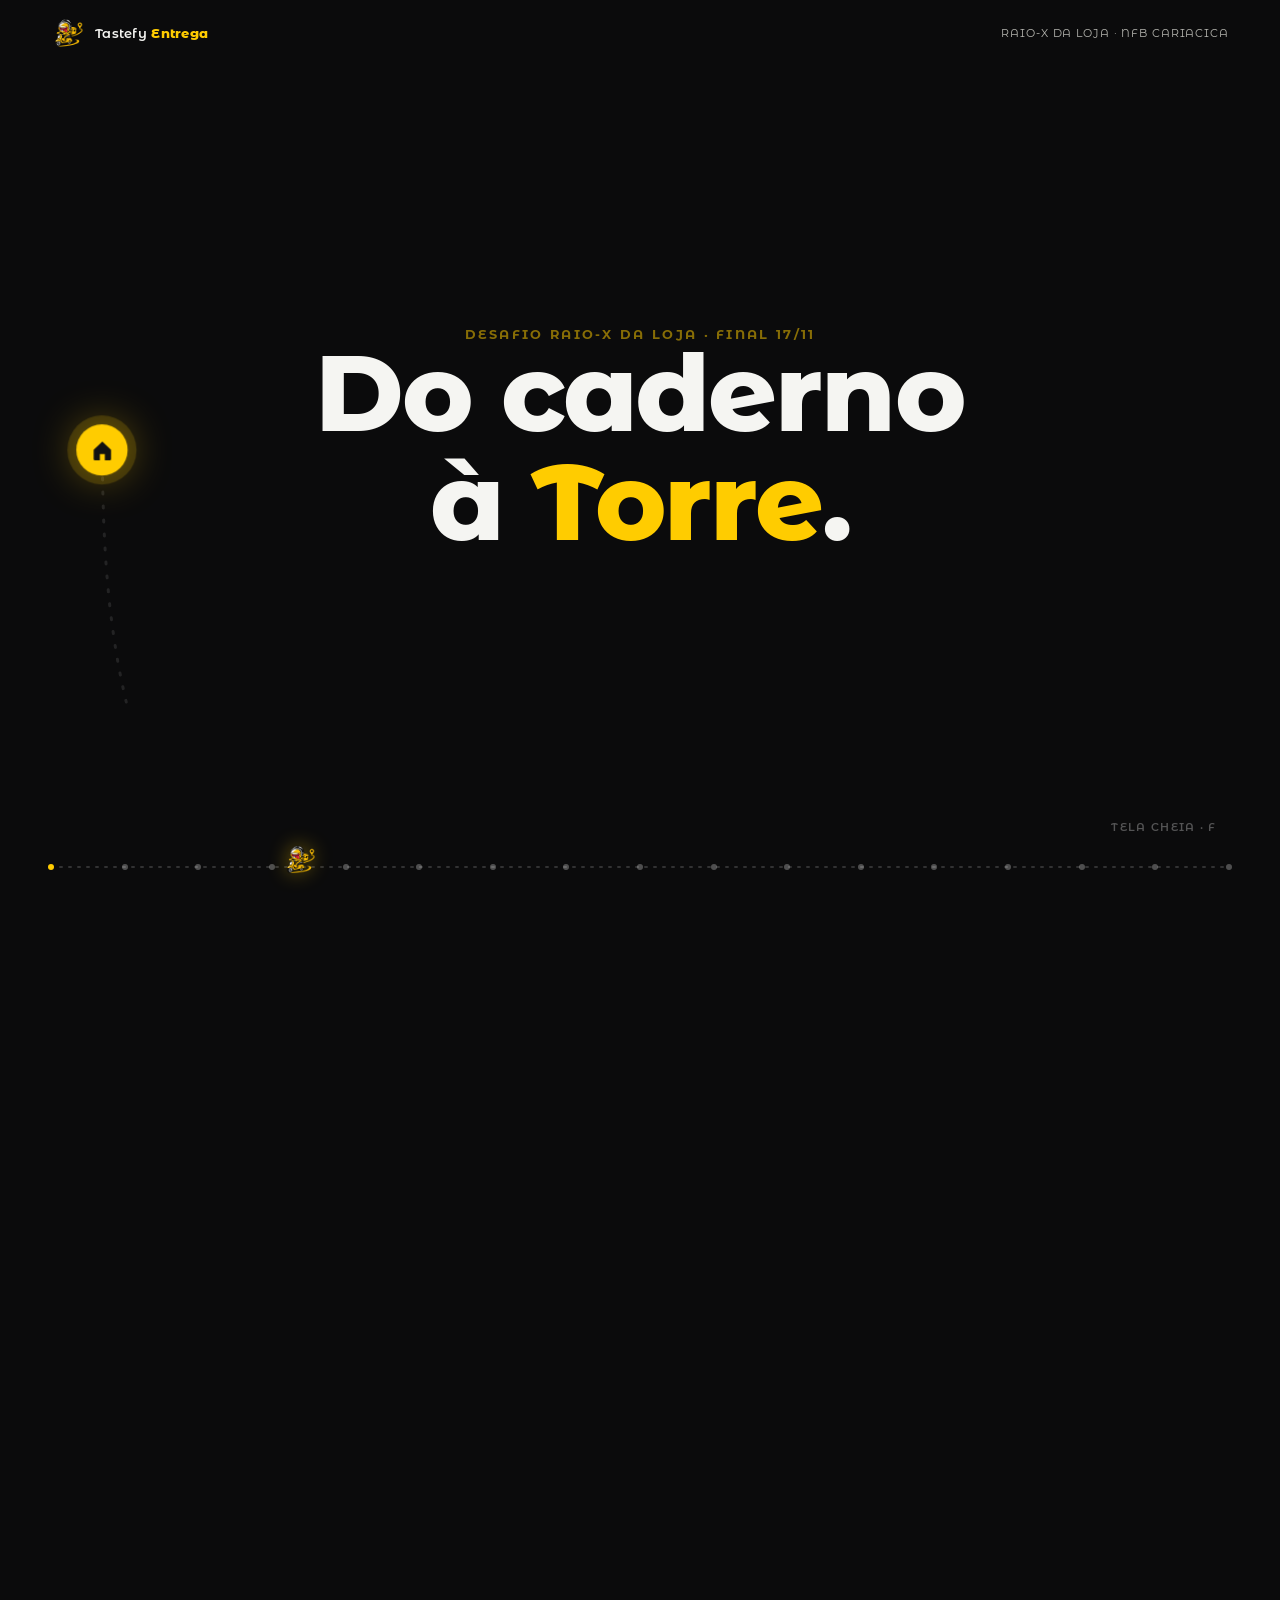
==== index.html @ 583a8624 "Publica site tastefy-entrega Co-Authored-By: Claude Opus 5.5 <noreply@anthropic.com>" ====
<!doctype html>
<html lang="pt-BR">
<head>
<meta charset="utf-8">
<meta name="viewport" content="width=device-width, initial-scale=1">
<title>Tastefy Entrega · Raio-X da Loja</title>
<link rel="icon" href="assets/img/logo-entrega-128.png">
<link rel="stylesheet" href="assets/fonts/fonts.css">
<link rel="stylesheet" href="css/site.css">
</head>
<body>

<!-- preloader -->
<div id="pre" aria-hidden="true">
  <svg viewBox="0 0 400 40" width="320"><path id="preRota" d="M10 30 C 90 30, 110 10, 200 10 S 310 30, 390 30" fill="none" stroke="#FFCC00" stroke-width="4" stroke-linecap="round"/></svg>
  <span>carregando a rota</span>
</div>

<!-- HUD -->
<header class="hud">
  <div class="hud-marca">
    <img class="marca-img" src="assets/img/logo-entrega.webp" alt="" width="40" height="40">
    <span>Tastefy <b>Entrega</b></span>
  </div>
  <div class="hud-cap"><span id="hudCap">Raio-X da Loja · NFB Cariacica</span></div>
</header>

<!-- estrada de progresso -->
<div class="estrada" aria-hidden="true">
  <svg id="estradaSvg" preserveAspectRatio="none"><line id="estradaLinha" x1="0" y1="10" x2="100%" y2="10"/></svg>
  <div id="estradaPontos"></div>
  <div id="moto"><img src="assets/img/logo-entrega.webp" alt=""></div>
</div>

<!-- cortina em forma de rota (troca de capítulo) -->
<svg id="cortina" viewBox="0 0 1600 900" preserveAspectRatio="none" aria-hidden="true">
  <path id="cortinaPath" d="M-200 760 C 200 760, 260 140, 620 160 S 980 820, 1260 700 S 1500 120, 1800 140" fill="none" stroke="#FFCC00" stroke-width="520" stroke-linecap="round"/>
</svg>

<canvas id="rota" aria-hidden="true"></canvas>
<div id="paradas" aria-hidden="true"></div>

<main id="palco">

  <!-- 0 · capa -->
  <section class="cena" data-cena="capa">
    <span class="pino pino-capa" aria-hidden="true"><svg viewBox="0 0 24 24"><path d="M5 11.5 12 5l7 6.5V19a1 1 0 0 1-1 1h-4v-5h-4v5H6a1 1 0 0 1-1-1z"/></svg></span>
    <p class="dica">role ou aperte ↓</p>
    <div class="capa-txt">
      <p class="kicker">Desafio Raio-X da Loja · final 17/11</p>
      <h1><span class="l1">Do caderno</span><span class="l2">à <em>Torre</em>.</span></h1>
      <p class="assina">NFB Cariacica · Julia Lopes e Luiz Gonçalves</p>
    </div>
  </section>

  <!-- 1 · caderno -->
  <section class="cena" data-cena="caderno">
    <figure class="caderno-foto"><img src="assets/img/caderno.webp" alt="Página do caderno da loja com os números de pedido anotados à mão, uma coluna por motoboy"><svg class="risco" viewBox="0 0 100 178" preserveAspectRatio="none" aria-hidden="true"><path d="M8 20 C 30 30, 70 10, 92 34 S 20 70, 50 96 S 96 120, 70 150 S 20 160, 14 172"/></svg></figure>
    <div class="caderno-txt">
      <p class="kicker">A dor</p>
      <h2>Quase <b class="amarelo num">70</b> pedidos.<br>À mão.<br>Num dia só.</h2>
      <p class="sub">Uma coluna por motoboy, uma linha por pedido, com rasura e seta quando o pedido trocava de mão.</p>
    </div>
  </section>

  <!-- 2 · perguntas -->
  <section class="cena" data-cena="perguntas">
    <ul class="perg">
      <li>Quem levou o pedido?</li>
      <li>Quanto pagar a cada motoboy?</li>
      <li>Onde ele está agora?</li>
      <li>Quando ele volta?</li>
    </ul>
    <p class="perg-fim">Nenhum sistema sabia responder.</p>
  </section>

  <!-- 3 · visita -->
  <section class="cena" data-cena="visita">
    <figure class="visita-foto"><img src="assets/img/visita.webp" alt="Equipe da visita reunida na cozinha da NFB Cariacica"></figure>
    <div class="visita-txt">
      <p class="kicker">A loja</p>
      <h2><span class="num">12/11 · 10h42</span><br>a primeira entrega<br>pela Torre.</h2>
      <div class="visita-num"><div><b class="num"><span data-conta="7">7</span> de 7</b><span>anotações da visita resolvidas em 3 dias</span></div></div>
    </div>
  </section>

  <!-- 4 a 7 · três coisas -->
  <section class="cena" data-cena="tres">
    <p class="tres-hoje">Hoje, três coisas.</p>
    <div class="tres-icones">
      <div class="ti" data-i="0">
        <svg viewBox="0 0 120 120"><rect x="14" y="22" width="92" height="62" rx="8"/><path d="M44 100h32M60 84v16"/><circle cx="60" cy="53" r="18"/><circle cx="60" cy="53" r="8"/><path d="M60 53l13-13"/></svg>
        <span>Uma torre de controle</span>
      </div>
      <div class="ti" data-i="1">
        <svg viewBox="0 0 120 120"><rect x="34" y="10" width="52" height="100" rx="10"/><path d="M52 98h16"/><path d="M60 30c-9 0-15 6.6-15 14.5C45 56 60 70 60 70s15-14 15-25.5C75 36.6 69 30 60 30z"/><circle cx="60" cy="44" r="5"/></svg>
        <span>Um app para o motoboy</span>
      </div>
      <div class="ti" data-i="2">
        <svg viewBox="0 0 120 120"><rect x="24" y="12" width="72" height="96" rx="6"/><path d="M40 34h40M40 50h40M40 66h26"/><path class="ti-x" d="M18 18l84 84M102 18l-84 84"/></svg>
        <span>O fim do caderno</span>
      </div>
    </div>
    <p class="tres-repete"><span>Uma torre.</span> <span>Um app.</span> <span>O fim do caderno.</span></p>
    <div class="tres-uma">
      <p class="tres-nao">Não são três coisas. É uma só.</p>
      <div class="logo-grande">
        <img src="assets/img/logo-entrega.webp" alt="Taste pilotando a moto do Tastefy Entrega">
        <span class="lg-nome">Tastefy <b>Entrega</b></span>
      </div>
      <p class="tres-def">Um sistema da Tastefy, feito para a operação, dentro do Tastefy One.<br>Controle das entregas em poucos cliques.</p>
    </div>
  </section>

  <!-- 8 · vídeo -->
  <section class="cena" data-cena="video">
    <div class="video-moldura">
      <video id="video" src="assets/video/tastefy-entrega-1min.mp4?v=4" preload="auto" playsinline></video>
      <div class="video-reserva">
        <img class="vr-torre" src="assets/img/torre.webp" alt="Torre de controle no Tastefy One">
        <img class="vr-cel" src="assets/img/celular.webp" alt="App do motoboy">
      </div>
    </div>
  </section>

  <!-- 9 · como funciona -->
  <section class="cena" data-cena="fluxo">
    <p class="kicker centro">Como funciona na loja</p>
    <svg class="fluxo-svg" viewBox="0 0 1600 560" aria-hidden="true">
      <path id="fluxoRota" class="fluxo-rota" d="M120 300 C 260 300, 280 140, 440 140 S 620 420, 800 420 S 980 140, 1160 140 S 1340 300, 1480 300"/>
      <path class="fluxo-rota-viva" d="M120 300 C 260 300, 280 140, 440 140 S 620 420, 800 420 S 980 140, 1160 140 S 1340 300, 1480 300"/>
      <circle id="fluxoMoto" r="14"/>
    </svg>
    <div class="fluxo-paradas">
      <div class="fp"><b>1</b><div class="fpt"><h4>O pedido cai na fila</h4><p>Todo pedido de entrega própria aparece em "A decidir".</p></div></div>
      <div class="fp"><b>2</b><div class="fpt"><h4>A Torre sugere</h4><p>O próximo motoboy da fila e os pedidos que vão juntos.</p></div></div>
      <div class="fp"><b>3</b><div class="fpt"><h4>O celular toca</h4><p>Mesmo com o app fechado. O motoboy aceita.</p></div></div>
      <div class="fp"><b>4</b><div class="fpt"><h4>Rota no mapa</h4><p>GPS, hora de chegar ao cliente e de voltar à loja.</p></div></div>
      <div class="fp"><b>5</b><div class="fpt"><h4>Volta e recebe</h4><p>Entra de novo na fila. A entrega vai para o pagamento pela faixa de km.</p></div></div>
    </div>
  </section>

  <!-- 10 · rotas reais -->
  <section class="cena" data-cena="rotas">
    <div class="rotas-txt">
      <p class="kicker">Rotas reais</p>
      <h2>Domingo, 15/11.<br>Almoço.</h2>
      <div class="rotas-relogio num" id="rotasHora">11:50</div>
      <div class="rotas-conta"><b class="num" id="rotasEnt">0</b><span>entregas</span></div>
      <p class="sub">GPS dos motoboys a cada 30 s, gravado pela Tastefy Entrega. Destinos arredondados para cerca de 100 m.</p>
    </div>
    <div class="rotas-mapa"><canvas id="rotasCanvas"></canvas><span class="osm">Mapa © colaboradores do OpenStreetMap</span></div>
  </section>

  <!-- 11 · números -->
  <section class="cena" data-cena="numeros">
    <p class="kicker centro">O teste · na operação real desde 12/11</p>
    <div class="nums">
      <div class="n"><b class="num"><span data-ate="307">307</span></b><span>entregas concluídas<br>no app em 5 dias</span></div>
      <div class="n"><b class="num"><span data-ate="22">22</span> s</b><span>para o motoboy<br>aceitar a entrega</span></div>
      <div class="n"><b class="num"><span data-ate="80">80</span>%</b><span>com o código do iFood<br>confirmado no app</span></div>
    </div>
    <p class="fonte">Tastefy One · 12/11 10h42 a 16/11 13h · 6 motoboys · aceite em mediana · 247 de 307 com código</p>
  </section>

  <!-- 12 · antes e depois: o caderno virou histórico -->
  <section class="cena" data-cena="antes">
    <p class="kicker centro">Antes e depois</p>
    <div class="ah">
      <figure class="ah-antes">
        <small>Antes · o caderno</small>
        <div class="ah-foto"><img src="assets/img/caderno.webp" alt="Página do caderno com os pedidos anotados à mão">
          <svg class="ah-risco" viewBox="0 0 100 178" preserveAspectRatio="none" aria-hidden="true"><path d="M10 14 L 90 164"/><path d="M90 14 L 10 164"/></svg></div>
      </figure>
      <svg class="ah-seta" viewBox="0 0 220 80" aria-hidden="true"><path d="M8 56 C 70 56, 90 14, 140 18 S 196 44, 212 40"/><circle cx="212" cy="40" r="7"/></svg>
      <figure class="ah-depois">
        <small>Hoje · o histórico na Tastefy Entrega</small>
        <div class="ah-tela"><img src="assets/img/historico.webp" alt="Tela Entregas e pagamento da Torre com as entregas de cada motoboy, hora de saída e de entrega, km e valor"></div>
      </figure>
    </div>
    <p class="ah-frase">Quem levou, que horas saiu e entregou, quantos km e quanto pagar: tudo registrado, todo dia.</p>
  </section>

  <!-- 13 · custo -->
  <section class="cena" data-cena="custo">
    <div class="custo-zero"><b class="num">R$ 0</b><span>de mensalidade nova para a loja.</span></div>
    <div class="custo-cards">
      <div><small>Esforço da loja</small><p>Instalar o app uma vez.</p></div>
      <div><small>Quem assume</small><p>Tecnologia, com o Gonçalves.</p></div>
      <div><small>Alcance</small><p>Toda NFB que migrar para o One.</p></div>
    </div>
  </section>

  <!-- 14 e 15 · mais uma coisa -->
  <section class="cena" data-cena="mais">
    <p class="mais-1">Ah, e mais uma coisa.</p>
    <div class="mais-2">
      <p class="m-num"><b class="num amarelo">88</b></p>
      <p class="m">comandos para uma IA,</p>
      <p class="m">nos 10 dias do desafio.</p>
      <p class="mm">Do Gonçalves, da Tecnologia.</p>
    </div>
  </section>

  <!-- 16 · fecho -->
  <section class="cena" data-cena="fecho">
    <span class="pino pino-fecho" aria-hidden="true"><svg viewBox="0 0 24 24"><path d="M5 11.5 12 5l7 6.5V19a1 1 0 0 1-1 1h-4v-5h-4v5H6a1 1 0 0 1-1-1z"/></svg></span>
    <div class="fecho-txt">
      <div class="logo-grande pequeno">
        <img src="assets/img/logo-entrega.webp" alt="Taste pilotando a moto do Tastefy Entrega">
        <span class="lg-nome">Tastefy <b>Entrega</b></span>
      </div>
      <h2>Do caderno à Torre.</h2>
      <p class="sub">Obrigado. Julia Lopes e Luiz Gonçalves.</p>
    </div>
  </section>

</main>

<button id="tela" type="button" aria-label="Tela cheia">tela cheia · F</button>

<script src="assets/vendor/gsap.min.js"></script>
<script src="assets/vendor/DrawSVGPlugin.min.js"></script>
<script src="assets/vendor/MotionPathPlugin.min.js"></script>
<script src="assets/vendor/CustomEase.min.js"></script>
<script src="assets/rotas.js"></script>
<script src="js/site.js"></script>
</body>
</html>
---- assets/fonts/fonts.css ----
@font-face {
  font-family: 'Montserrat Alternates';
  font-style: normal;
  font-weight: 400;
  font-display: swap;
  src: url(MontserratAlternates-400-normal-latin-ext.woff2) format('woff2');
  unicode-range: U+0100-02BA, U+02BD-02C5, U+02C7-02CC, U+02CE-02D7, U+02DD-02FF, U+0304, U+0308, U+0329, U+1D00-1DBF, U+1E00-1E9F, U+1EF2-1EFF, U+2020, U+20A0-20AB, U+20AD-20C4, U+2113, U+2C60-2C7F, U+A720-A7FF;
}
@font-face {
  font-family: 'Montserrat Alternates';
  font-style: normal;
  font-weight: 400;
  font-display: swap;
  src: url(MontserratAlternates-400-normal-latin.woff2) format('woff2');
  unicode-range: U+0000-00FF, U+0131, U+0152-0153, U+02BB-02BC, U+02C6, U+02DA, U+02DC, U+0304, U+0308, U+0329, U+2000-206F, U+20AC, U+2122, U+2191, U+2193, U+2212, U+2215, U+FEFF, U+FFFD;
}
@font-face {
  font-family: 'Montserrat Alternates';
  font-style: normal;
  font-weight: 500;
  font-display: swap;
  src: url(MontserratAlternates-500-normal-latin-ext.woff2) format('woff2');
  unicode-range: U+0100-02BA, U+02BD-02C5, U+02C7-02CC, U+02CE-02D7, U+02DD-02FF, U+0304, U+0308, U+0329, U+1D00-1DBF, U+1E00-1E9F, U+1EF2-1EFF, U+2020, U+20A0-20AB, U+20AD-20C4, U+2113, U+2C60-2C7F, U+A720-A7FF;
}
@font-face {
  font-family: 'Montserrat Alternates';
  font-style: normal;
  font-weight: 500;
  font-display: swap;
  src: url(MontserratAlternates-500-normal-latin.woff2) format('woff2');
  unicode-range: U+0000-00FF, U+0131, U+0152-0153, U+02BB-02BC, U+02C6, U+02DA, U+02DC, U+0304, U+0308, U+0329, U+2000-206F, U+20AC, U+2122, U+2191, U+2193, U+2212, U+2215, U+FEFF, U+FFFD;
}
@font-face {
  font-family: 'Montserrat Alternates';
  font-style: normal;
  font-weight: 600;
  font-display: swap;
  src: url(MontserratAlternates-600-normal-latin-ext.woff2) format('woff2');
  unicode-range: U+0100-02BA, U+02BD-02C5, U+02C7-02CC, U+02CE-02D7, U+02DD-02FF, U+0304, U+0308, U+0329, U+1D00-1DBF, U+1E00-1E9F, U+1EF2-1EFF, U+2020, U+20A0-20AB, U+20AD-20C4, U+2113, U+2C60-2C7F, U+A720-A7FF;
}
@font-face {
  font-family: 'Montserrat Alternates';
  font-style: normal;
  font-weight: 600;
  font-display: swap;
  src: url(MontserratAlternates-600-normal-latin.woff2) format('woff2');
  unicode-range: U+0000-00FF, U+0131, U+0152-0153, U+02BB-02BC, U+02C6, U+02DA, U+02DC, U+0304, U+0308, U+0329, U+2000-206F, U+20AC, U+2122, U+2191, U+2193, U+2212, U+2215, U+FEFF, U+FFFD;
}
@font-face {
  font-family: 'Montserrat Alternates';
  font-style: normal;
  font-weight: 700;
  font-display: swap;
  src: url(MontserratAlternates-700-normal-latin-ext.woff2) format('woff2');
  unicode-range: U+0100-02BA, U+02BD-02C5, U+02C7-02CC, U+02CE-02D7, U+02DD-02FF, U+0304, U+0308, U+0329, U+1D00-1DBF, U+1E00-1E9F, U+1EF2-1EFF, U+2020, U+20A0-20AB, U+20AD-20C4, U+2113, U+2C60-2C7F, U+A720-A7FF;
}
@font-face {
  font-family: 'Montserrat Alternates';
  font-style: normal;
  font-weight: 700;
  font-display: swap;
  src: url(MontserratAlternates-700-normal-latin.woff2) format('woff2');
  unicode-range: U+0000-00FF, U+0131, U+0152-0153, U+02BB-02BC, U+02C6, U+02DA, U+02DC, U+0304, U+0308, U+0329, U+2000-206F, U+20AC, U+2122, U+2191, U+2193, U+2212, U+2215, U+FEFF, U+FFFD;
}
@font-face {
  font-family: 'Montserrat Alternates';
  font-style: normal;
  font-weight: 800;
  font-display: swap;
  src: url(MontserratAlternates-800-normal-latin-ext.woff2) format('woff2');
  unicode-range: U+0100-02BA, U+02BD-02C5, U+02C7-02CC, U+02CE-02D7, U+02DD-02FF, U+0304, U+0308, U+0329, U+1D00-1DBF, U+1E00-1E9F, U+1EF2-1EFF, U+2020, U+20A0-20AB, U+20AD-20C4, U+2113, U+2C60-2C7F, U+A720-A7FF;
}
@font-face {
  font-family: 'Montserrat Alternates';
  font-style: normal;
  font-weight: 800;
  font-display: swap;
  src: url(MontserratAlternates-800-normal-latin.woff2) format('woff2');
  unicode-range: U+0000-00FF, U+0131, U+0152-0153, U+02BB-02BC, U+02C6, U+02DA, U+02DC, U+0304, U+0308, U+0329, U+2000-206F, U+20AC, U+2122, U+2191, U+2193, U+2212, U+2215, U+FEFF, U+FFFD;
}
@font-face {
  font-family: 'Montserrat Alternates';
  font-style: normal;
  font-weight: 900;
  font-display: swap;
  src: url(MontserratAlternates-900-normal-latin-ext.woff2) format('woff2');
  unicode-range: U+0100-02BA, U+02BD-02C5, U+02C7-02CC, U+02CE-02D7, U+02DD-02FF, U+0304, U+0308, U+0329, U+1D00-1DBF, U+1E00-1E9F, U+1EF2-1EFF, U+2020, U+20A0-20AB, U+20AD-20C4, U+2113, U+2C60-2C7F, U+A720-A7FF;
}
@font-face {
  font-family: 'Montserrat Alternates';
  font-style: normal;
  font-weight: 900;
  font-display: swap;
  src: url(MontserratAlternates-900-normal-latin.woff2) format('woff2');
  unicode-range: U+0000-00FF, U+0131, U+0152-0153, U+02BB-02BC, U+02C6, U+02DA, U+02DC, U+0304, U+0308, U+0329, U+2000-206F, U+20AC, U+2122, U+2191, U+2193, U+2212, U+2215, U+FEFF, U+FFFD;
}
---- css/site.css ----
:root{
  --fundo:#0B0B0C; --fundo-2:#141416; --linha:rgba(255,255,255,.10);
  --branco:#F5F5F2; --apoio:#B8B8B2; --amarelo:#FFCC00; --roxo:#8B5CF6; --verde:#22C55E;
  --curva:cubic-bezier(.2,0,0,1);
  --gutter:clamp(16px,4vw,72px);
}
*{box-sizing:border-box}
html{background:var(--fundo);scroll-snap-type:y proximity;scrollbar-width:none}
html.livre{scroll-snap-type:none}
html::-webkit-scrollbar{display:none}
body{margin:0;background:var(--fundo);color:var(--branco)}
body{font-family:"Montserrat Alternates",system-ui,sans-serif;-webkit-font-smoothing:antialiased;-moz-osx-font-smoothing:grayscale}
.num{font-variant-numeric:tabular-nums}
.amarelo{color:var(--amarelo)}
h1,h2{margin:0;font-weight:800;letter-spacing:-.02em;text-wrap:balance}
p{margin:0;text-wrap:pretty}
.kicker{font-size:clamp(12px,1vw,16px);font-weight:700;letter-spacing:.18em;text-transform:uppercase;color:var(--amarelo);margin-bottom:clamp(10px,1.4vh,18px)}
.kicker.centro{text-align:center}
.sub{font-size:clamp(14px,1.25vw,20px);color:var(--apoio);line-height:1.45;max-width:34ch;margin-top:clamp(12px,2vh,24px)}

/* preloader */
#pre{position:fixed;inset:0;z-index:50;background:var(--fundo);display:grid;place-content:center;justify-items:center;gap:14px;color:var(--apoio);font-size:13px;letter-spacing:.14em;text-transform:uppercase}

/* HUD */
.hud{position:fixed;top:0;left:0;right:0;z-index:20;display:flex;align-items:center;justify-content:space-between;padding:clamp(14px,2.4vh,28px) var(--gutter);pointer-events:none}
.hud-marca{display:flex;align-items:center;gap:10px;font-size:clamp(13px,1vw,16px);font-weight:600;letter-spacing:.02em}
.hud-marca b{font-weight:800;color:var(--amarelo)}
.hud-cap{font-size:clamp(11px,.85vw,14px);color:var(--apoio);letter-spacing:.08em;text-transform:uppercase}

/* estrada de progresso */
.estrada{position:fixed;left:var(--gutter);right:var(--gutter);bottom:clamp(14px,2.6vh,30px);height:20px;z-index:20;pointer-events:none}
#estradaSvg{position:absolute;inset:0;width:100%;height:20px;overflow:visible}
#estradaLinha{stroke:rgba(255,255,255,.16);stroke-width:2;stroke-dasharray:2 7;stroke-linecap:round}
#estradaPontos{position:absolute;inset:0}
#estradaPontos i{position:absolute;top:50%;width:6px;height:6px;margin:-3px 0 0 -3px;border-radius:50%;background:rgba(255,255,255,.28);transition:background-color .3s var(--curva)}
#estradaPontos i.feito{background:var(--amarelo)}
#moto{position:absolute;top:50%;left:0;width:0;height:0}
#moto i{position:absolute;width:14px;height:14px;left:-7px;top:-7px;border-radius:50%;background:var(--amarelo);box-shadow:0 0 0 5px rgba(255,204,0,.18),0 0 18px rgba(255,204,0,.55)}

/* cortina */
#cortina{position:fixed;inset:0;width:100%;height:100%;z-index:30;pointer-events:none;visibility:hidden}

/* palco e cenas */
#palco{position:fixed;inset:0}
.cena{position:absolute;inset:0;visibility:hidden;opacity:0;display:grid;padding:clamp(64px,10vh,120px) var(--gutter) clamp(56px,9vh,96px)}

/* 0 capa */
[data-cena="capa"]{place-items:center}
.capa-rota{position:absolute;inset:0;width:100%;height:100%}
.cr{fill:none;stroke:var(--amarelo);stroke-width:5;stroke-linecap:round;opacity:.9}
.cr2{stroke:var(--roxo);stroke-width:3;opacity:.55;stroke-dasharray:1 12}
.cr-loja{fill:var(--amarelo)}
.cr-cli{fill:var(--fundo);stroke:var(--amarelo);stroke-width:4}
.capa-txt{position:relative;text-align:center}
.capa-txt h1{font-size:clamp(46px,8.4vw,150px);line-height:.98}
.capa-txt h1 span{display:block}
.capa-txt h1 em{font-style:normal;color:var(--amarelo)}
.assina{margin-top:clamp(18px,3vh,36px);color:var(--apoio);font-size:clamp(13px,1.1vw,18px);letter-spacing:.04em}

/* 1 caderno */
[data-cena="caderno"]{grid-template-columns:minmax(0,.8fr) minmax(0,1fr);align-items:center;gap:clamp(24px,5vw,96px)}
.caderno-foto{margin:0;justify-self:end;height:min(74vh,820px);aspect-ratio:800/1422;border-radius:18px;overflow:hidden;box-shadow:0 30px 80px rgba(0,0,0,.6),0 0 0 1px rgba(255,255,255,.08);transform:rotate(-3deg)}
.caderno-foto img{width:100%;height:100%;object-fit:cover;display:block;outline:1px solid rgba(255,255,255,.1);outline-offset:-1px}
.caderno-txt h2{font-size:clamp(34px,5vw,88px);line-height:1.04}

/* 2 perguntas */
[data-cena="perguntas"]{place-content:center;justify-items:start;gap:clamp(18px,3vh,36px);padding-left:max(var(--gutter),12vw)}
.perg{list-style:none;margin:0;padding:0;display:grid;gap:clamp(8px,1.6vh,18px)}
.perg li{font-size:clamp(30px,4.4vw,78px);font-weight:800;letter-spacing:-.02em;line-height:1.1;position:relative;width:fit-content}
.perg li::after{content:"";position:absolute;left:-.1em;right:-.1em;top:54%;height:.09em;background:var(--amarelo);transform:scaleX(var(--risco,0));transform-origin:left}
.perg-fim{font-size:clamp(18px,1.8vw,30px);color:var(--amarelo);font-weight:700}

/* 3 visita */
[data-cena="visita"]{grid-template-columns:minmax(0,1.15fr) minmax(0,1fr);align-items:center;gap:clamp(24px,4vw,80px)}
.visita-foto{margin:0;border-radius:22px;overflow:hidden;aspect-ratio:1270/920;max-height:72vh;box-shadow:0 30px 80px rgba(0,0,0,.6)}
.visita-foto img{width:100%;height:100%;object-fit:cover;display:block;outline:1px solid rgba(255,255,255,.1);outline-offset:-1px}
.visita-txt h2{font-size:clamp(28px,3.6vw,64px);line-height:1.08}
.visita-txt h2 .num{color:var(--amarelo)}
.visita-num{display:flex;gap:clamp(20px,3vw,48px);margin-top:clamp(20px,4vh,44px)}
.visita-num b{display:block;font-size:clamp(48px,6vw,110px);line-height:1;font-weight:900;color:var(--amarelo)}
.visita-num span{display:block;color:var(--apoio);font-size:clamp(13px,1.1vw,18px);margin-top:6px;max-width:14ch}

/* 4-7 três coisas */
[data-cena="tres"]{place-items:center;text-align:center}
.tres-hoje{position:absolute;top:20vh;left:0;right:0;font-size:clamp(26px,3.2vw,56px);font-weight:800}
.tres-icones{display:flex;gap:clamp(24px,6vw,120px);justify-content:center;align-items:flex-start}
.ti{display:grid;justify-items:center;gap:18px;width:clamp(150px,18vw,300px);visibility:hidden}
.ti svg{width:clamp(96px,10vw,180px);height:auto;fill:none;stroke:var(--amarelo);stroke-width:4;stroke-linecap:round;stroke-linejoin:round}
.ti .ti-x{stroke:var(--branco);stroke-width:5}
.ti span{font-size:clamp(16px,1.6vw,28px);font-weight:700;text-wrap:balance}
.tres-repete{position:absolute;bottom:20vh;left:0;right:0;font-size:clamp(22px,2.4vw,42px);font-weight:700;color:var(--apoio)}
.tres-repete span{display:inline-block;visibility:hidden}
.tres-uma{position:absolute;inset:0;display:grid;place-content:center;justify-items:center;gap:clamp(18px,3vh,34px);visibility:hidden;padding:0 var(--gutter)}
.tres-nao{font-size:clamp(22px,2.4vw,42px);font-weight:700;color:var(--apoio)}
.logo-grande{display:flex;align-items:center;gap:clamp(14px,1.6vw,28px)}
.logo-grande svg{width:clamp(64px,7vw,128px);height:auto}
.lg-nome{font-size:clamp(48px,7.4vw,136px);font-weight:800;letter-spacing:-.03em;line-height:1}
.lg-nome b{color:var(--amarelo);font-weight:800}
.logo-grande.pequeno svg{width:clamp(44px,4.4vw,80px)}
.logo-grande.pequeno .lg-nome{font-size:clamp(34px,4.6vw,84px)}
.tres-def{font-size:clamp(15px,1.4vw,24px);color:var(--apoio);line-height:1.5;max-width:44ch}

/* 8 vídeo */
[data-cena="video"]{place-items:center}
.video-moldura{position:relative;width:min(100%,calc((100vh - 170px) * 16 / 9));aspect-ratio:16/9;border-radius:20px;overflow:hidden;background:#000;box-shadow:0 40px 120px rgba(0,0,0,.7),0 0 0 1px rgba(255,255,255,.08)}
#video{width:100%;height:100%;display:block;object-fit:contain;background:#000}
.video-reserva{position:absolute;inset:0;display:none;background:radial-gradient(120% 90% at 30% 20%,#1c1c20,#0b0b0c)}
.video-moldura.sem-video #video{display:none}
.video-moldura.sem-video .video-reserva{display:block}
.vr-torre{position:absolute;left:4%;top:8%;width:72%;border-radius:12px;box-shadow:0 20px 60px rgba(0,0,0,.6)}
.vr-cel{position:absolute;right:5%;top:10%;height:84%;border-radius:28px;box-shadow:0 20px 60px rgba(0,0,0,.7)}

/* 9 fluxo */
[data-cena="fluxo"]{align-content:center}
.fluxo-svg{position:absolute;left:var(--gutter);right:var(--gutter);top:50%;width:calc(100% - 2 * var(--gutter));height:auto;transform:translateY(-50%);overflow:visible}
.fluxo-rota{fill:none;stroke:rgba(255,255,255,.14);stroke-width:4;stroke-dasharray:2 12;stroke-linecap:round}
.fluxo-rota-viva{fill:none;stroke:var(--amarelo);stroke-width:5;stroke-linecap:round}
#fluxoMoto{fill:var(--amarelo);filter:drop-shadow(0 0 10px rgba(255,204,0,.8))}
.fluxo-paradas{position:absolute;left:var(--gutter);right:var(--gutter);top:50%;aspect-ratio:1600/560;transform:translateY(-50%)}

/* 10 rotas */
[data-cena="rotas"]{grid-template-columns:minmax(0,1fr) auto;align-items:center;gap:clamp(24px,4vw,72px)}
.rotas-txt h2{font-size:clamp(30px,3.8vw,68px);line-height:1.06}
.rotas-relogio{font-size:clamp(56px,7vw,128px);font-weight:900;color:var(--amarelo);line-height:1;margin-top:clamp(16px,3vh,36px);letter-spacing:-.02em}
.rotas-conta{display:flex;align-items:baseline;gap:12px;margin-top:10px}
.rotas-conta b{font-size:clamp(28px,3vw,52px);font-weight:800}
.rotas-conta span{color:var(--apoio);font-size:clamp(14px,1.2vw,20px)}
.rotas-mapa{position:relative;height:min(78vh,900px);aspect-ratio:531/690;border-radius:20px;overflow:hidden;box-shadow:0 30px 90px rgba(0,0,0,.65),0 0 0 1px rgba(255,255,255,.08)}
#rotasCanvas{width:100%;height:100%;display:block}
.osm{position:absolute;right:8px;bottom:6px;font-size:10px;color:rgba(255,255,255,.45)}

/* 11 números */
[data-cena="numeros"]{align-content:center;gap:clamp(20px,5vh,56px)}
.nums{display:grid;grid-template-columns:repeat(4,minmax(0,1fr));gap:clamp(16px,2.6vw,48px)}
.n{border-top:2px solid var(--linha);padding-top:clamp(14px,2.4vh,28px);visibility:hidden}
.n b{display:block;font-size:clamp(46px,6.4vw,124px);font-weight:900;line-height:1;letter-spacing:-.03em;color:var(--amarelo)}
.n > span{display:block;margin-top:12px;color:var(--branco);font-size:clamp(13px,1.2vw,21px);line-height:1.35}
.fonte{text-align:center;color:var(--apoio);font-size:clamp(10px,.8vw,13px)}

/* 12 antes e depois */
[data-cena="antes"]{align-content:center;justify-items:center;gap:clamp(12px,2.6vh,30px)}
.ad{display:flex;align-items:center;gap:clamp(12px,3vw,56px)}
.ad-lado{display:grid;justify-items:center;text-align:center;gap:6px}
.ad-lado small{color:var(--apoio);font-size:clamp(12px,1vw,16px);letter-spacing:.1em;text-transform:uppercase}
.ad-lado b{font-size:clamp(64px,10vw,190px);font-weight:900;line-height:1;letter-spacing:-.04em}
.ad-antes{color:rgba(255,255,255,.35)}
.ad-depois{color:var(--amarelo)}
.ad-lado > span{color:var(--apoio);font-size:clamp(13px,1.1vw,18px)}
.ad-rota{width:clamp(120px,22vw,420px);height:auto;overflow:visible}
.ad-rota path{fill:none;stroke:var(--amarelo);stroke-width:4;stroke-linecap:round}
.ad-rota circle{fill:var(--amarelo)}
.ad-tit{font-size:clamp(18px,1.9vw,32px);font-weight:700;text-align:center}
.ad-linhas{display:grid;gap:8px;width:min(100%,900px);margin-top:clamp(6px,1.6vh,18px)}
.ad-linhas div{display:grid;grid-template-columns:1.3fr 1fr 1fr;gap:16px;align-items:baseline;padding:10px 0;border-top:1px solid var(--linha);font-size:clamp(13px,1.15vw,19px)}
.ad-linhas span{color:var(--apoio)}
.ad-linhas s{color:rgba(255,255,255,.4);text-decoration-thickness:2px;text-decoration-color:rgba(255,204,0,.7)}
.ad-linhas b{color:var(--branco);font-weight:700}

/* 13 custo */
[data-cena="custo"]{align-content:center;justify-items:center;gap:clamp(24px,5vh,60px)}
.custo-zero{text-align:center}
.custo-zero b{display:block;font-size:clamp(84px,14vw,260px);font-weight:900;line-height:.95;letter-spacing:-.05em;color:var(--amarelo)}
.custo-zero span{display:block;font-size:clamp(18px,2vw,34px);font-weight:700;margin-top:10px}
.custo-cards{display:grid;grid-template-columns:repeat(3,minmax(0,1fr));gap:clamp(12px,1.8vw,28px);width:min(100%,1300px)}
.custo-cards div{background:var(--fundo-2);border-radius:18px;padding:clamp(16px,2vw,28px);box-shadow:0 0 0 1px var(--linha)}
.custo-cards small{color:var(--amarelo);font-weight:700;letter-spacing:.12em;text-transform:uppercase;font-size:clamp(11px,.85vw,13px)}
.custo-cards p{margin-top:8px;font-size:clamp(14px,1.2vw,20px);line-height:1.45}

/* 14-15 mais uma coisa */
[data-cena="mais"]{place-content:center;justify-items:center;text-align:center}
.mais-1{font-size:clamp(34px,4.6vw,84px);font-weight:800}
.mais-2{position:absolute;inset:0;display:grid;place-content:center;gap:clamp(10px,2vh,22px);padding:0 var(--gutter);visibility:hidden}
.mais-2 .m{font-size:clamp(28px,4vw,72px);font-weight:800;letter-spacing:-.02em;line-height:1.1}
.mais-2 .mm{font-size:clamp(18px,2vw,34px);color:var(--apoio);font-weight:600;margin-top:10px}

/* 16 fecho */
[data-cena="fecho"]{place-items:center;text-align:center}
.fecho-rota{position:absolute;inset:0;width:100%;height:100%}
.fr{fill:none;stroke:var(--amarelo);stroke-width:5;stroke-linecap:round;opacity:.85}
.fecho-txt{position:relative;display:grid;justify-items:center;gap:clamp(14px,2.6vh,30px)}
.fecho-txt h2{font-size:clamp(32px,4.4vw,80px)}

#tela{position:fixed;right:var(--gutter);bottom:clamp(40px,6vh,64px);z-index:21;background:none;border:0;color:rgba(255,255,255,.3);font:600 11px "Montserrat Alternates",sans-serif;letter-spacing:.12em;text-transform:uppercase;cursor:pointer;padding:12px;transition:color .2s var(--curva),opacity .4s var(--curva)}
#tela:hover{color:var(--amarelo)}
body.cheia #tela{opacity:0}

/* celular */
@media (max-width:760px){
  .hud-cap{display:none}
  [data-cena="caderno"],[data-cena="visita"],[data-cena="rotas"]{grid-template-columns:1fr;align-content:center;gap:18px}
  .caderno-foto{justify-self:center;height:38vh;transform:rotate(-2deg)}
  .visita-foto{max-height:34vh}
  .rotas-mapa{height:44vh;justify-self:center}
  .rotas-txt h2{font-size:24px}.rotas-relogio{font-size:44px;margin-top:8px}
  .tres-icones{flex-direction:column;gap:14px;align-items:center}
  .ti{width:auto;grid-template-columns:auto 1fr;justify-items:start;gap:12px;text-align:left}
  .ti svg{width:56px}
  .tres-hoje{top:13vh}.tres-repete{bottom:12vh;font-size:16px}
  .nums{grid-template-columns:1fr 1fr;gap:18px}
  .ad{flex-direction:column;gap:6px}.ad-rota{transform:rotate(90deg);width:90px}
  .ad-linhas div{grid-template-columns:1fr;gap:2px}
  .custo-cards{grid-template-columns:1fr}
  .custo-cards div{padding:12px 14px}
  .fluxo-svg,.fluxo-paradas{display:none}
  [data-cena="fluxo"] .kicker{display:none}
  [data-cena="perguntas"]{padding-left:var(--gutter)}
  #tela{display:none}
}
@media (max-width:760px){
  [data-cena="fluxo"]::after{content:"1 · O pedido cai na fila\A 2 · A Torre sugere motoboy e pedidos juntos\A 3 · O celular toca e o motoboy aceita\A 4 · Rota no mapa com hora de chegar e voltar\A 5 · Volta, entra na fila e recebe por faixa de km";white-space:pre-line;font-size:17px;font-weight:700;line-height:2;align-self:center}
}
@media (prefers-reduced-motion:reduce){
  *{transition-duration:0s!important}
}

.fp:nth-child(1){left:7.5%;top:53.5%}.fp:nth-child(2){left:27.5%;top:25%}.fp:nth-child(3){left:50%;top:75%}.fp:nth-child(4){left:72.5%;top:25%}.fp:nth-child(5){left:92.5%;top:53.5%}

.fp{position:absolute;width:0;height:0;visibility:hidden}
.fp b{position:absolute;left:0;top:0;transform:translate(-50%,-50%);width:clamp(36px,3vw,52px);height:clamp(36px,3vw,52px);border-radius:50%;display:grid;place-items:center;background:var(--fundo);border:3px solid var(--amarelo);color:var(--amarelo);font-weight:900;font-size:clamp(15px,1.3vw,22px)}
.fpt{position:absolute;left:0;width:clamp(170px,15vw,260px);transform:translateX(-50%);text-align:center;top:clamp(30px,2.6vw,44px)}
.fp:nth-child(2) .fpt,.fp:nth-child(4) .fpt{top:auto;bottom:clamp(30px,2.6vw,44px)}
.fp:nth-child(1) .fpt{transform:translateX(-30%)}.fp:nth-child(5) .fpt{transform:translateX(-70%)}
.fpt h4{margin:0 0 6px;font-size:clamp(14px,1.3vw,22px);font-weight:800;text-wrap:balance}
.fpt p{font-size:clamp(11px,.92vw,15px);color:var(--apoio);line-height:1.4}
[data-cena="fluxo"] .kicker{position:absolute;top:clamp(80px,13vh,150px);left:0;right:0}

/* rolagem e rota contínua */
#paradas .parada{height:100vh;scroll-snap-align:start}
#rota{position:fixed;inset:0;width:100%;height:100%;z-index:1;pointer-events:none}
#palco{z-index:2;pointer-events:none}
.pino{position:absolute;display:grid;place-items:center;width:clamp(44px,3.6vw,64px);height:clamp(44px,3.6vw,64px);border-radius:50%;background:var(--amarelo);box-shadow:0 0 0 8px rgba(255,204,0,.16),0 0 40px rgba(255,204,0,.45);transform:translate(-50%,-50%)}
.pino svg{width:58%;height:58%;fill:#111}
.pino-capa{left:8%;top:50%}
.pino-fecho{left:50%;top:50%}
.dica{position:absolute;left:0;right:0;bottom:clamp(64px,10vh,110px);text-align:center;color:var(--apoio);font-size:clamp(11px,.9vw,14px);letter-spacing:.16em;text-transform:uppercase}
[data-cena="fecho"]{place-items:stretch}
.fecho-txt{position:absolute;left:0;right:0;top:58%;gap:clamp(8px,1.6vh,18px)}
.caderno-foto{position:relative}
.caderno-foto .risco{position:absolute;inset:0;width:100%;height:100%;overflow:visible}
.caderno-foto .risco path{fill:none;stroke:var(--amarelo);stroke-width:2.2;stroke-linecap:round;vector-effect:non-scaling-stroke;filter:drop-shadow(0 0 6px rgba(255,204,0,.6))}
.caderno-foto .risco path{stroke-width:5px}
.nums{position:relative;border-top:2px dashed rgba(255,204,0,.35);padding-top:0}
.n{position:relative;border-top:0}
.n::before{content:"";position:absolute;top:-8px;left:0;width:14px;height:14px;border-radius:50%;background:var(--amarelo);box-shadow:0 0 0 6px rgba(255,204,0,.16),0 0 16px rgba(255,204,0,.6)}

/* leitura na TV a 3 m (jurado, 17/11) */
.sub{font-size:clamp(16px,1.3vw,24px)}
.fonte{font-size:clamp(13px,.95vw,17px)}
.custo-cards p{font-size:clamp(18px,1.6vw,30px);font-weight:700}
.fpt p{font-size:clamp(13px,1.05vw,18px)}
.fpt h4{font-size:clamp(15px,1.4vw,24px)}
.tres-def{text-wrap:balance}
.visita-num span{max-width:20ch}
.nums{grid-template-columns:repeat(3,minmax(0,1fr))}
.n b{font-size:clamp(56px,8vw,150px)}
.n > span{font-size:clamp(15px,1.4vw,24px)}
.ad-linhas div{font-size:clamp(15px,1.25vw,21px)}
.m-num{margin:0;line-height:.9}
.m-num b{font-size:clamp(120px,18vw,320px);font-weight:900;letter-spacing:-.05em}
.mais-2 .m{font-size:clamp(26px,3.4vw,60px)}
.mais-2{gap:clamp(6px,1.4vh,16px)}
@media (max-width:760px){.nums{grid-template-columns:1fr;gap:14px}.n b{font-size:56px}}

.visita-num b span{display:inline;font-size:inherit;color:inherit;margin:0;max-width:none}
.visita-num > div > span{display:block}

/* toque no celular: a rolagem sempre para numa parada */
@media (pointer:coarse){html{scroll-snap-type:y mandatory}html.livre{scroll-snap-type:none}}

/* primeira transição travava 150 ms no rasterizar da foto girada com sombra */
.caderno-foto{will-change:transform}


/* logo do Tastefy Entrega (Taste na moto, gerada no ChatGPT em 17/11) */
.hud-marca .marca-img{width:clamp(34px,2.6vw,48px);height:auto;margin:-6px 0}
.logo-grande img{height:clamp(120px,15vw,270px);width:auto;filter:drop-shadow(0 18px 40px rgba(255,204,0,.18))}
.logo-grande.pequeno img{height:clamp(84px,9vw,170px)}
.logo-grande{gap:clamp(10px,1.2vw,22px)}
@media (max-width:760px){.logo-grande{flex-direction:column}.logo-grande img{height:120px}.logo-grande.pequeno img{height:90px}}

/* fecho: pino mais alto e texto acima da trilha de pontos, em qualquer altura de janela (17/11) */
.pino-fecho{top:27%}
.fecho-txt{top:37%;bottom:auto}
.logo-grande.pequeno img{height:clamp(64px,min(7vw,12vh),132px)}
.logo-grande.pequeno .lg-nome{font-size:clamp(30px,min(4.2vw,8vh),78px)}
.fecho-txt h2{font-size:clamp(28px,min(4vw,7.5vh),72px)}
@media (max-width:760px){.pino-fecho{top:24%}.fecho-txt{top:33%}}

/* antes e depois: caderno riscado -> histórico (17/11) */
[data-cena="antes"]{align-content:center;justify-items:center;gap:clamp(10px,2.4vh,26px)}
.ah{display:flex;align-items:center;justify-content:center;gap:clamp(10px,2vw,36px);width:100%}
.ah figure{margin:0;display:grid;gap:10px;justify-items:center}
.ah small{color:var(--apoio);font-size:clamp(12px,1vw,17px);letter-spacing:.1em;text-transform:uppercase;font-weight:700}
.ah-depois small{color:var(--amarelo)}
.ah-foto{position:relative;height:min(52vh,560px);aspect-ratio:800/1422;border-radius:14px;overflow:hidden;transform:rotate(-3deg);box-shadow:0 24px 60px rgba(0,0,0,.6),0 0 0 1px rgba(255,255,255,.08)}
.ah-foto img{width:100%;height:100%;object-fit:cover;display:block}
.ah-risco{position:absolute;inset:0;width:100%;height:100%}
.ah-risco path{fill:none;stroke:var(--amarelo);stroke-width:6px;stroke-linecap:round;vector-effect:non-scaling-stroke;filter:drop-shadow(0 0 8px rgba(255,204,0,.7))}
.ah-seta{width:clamp(80px,10vw,190px);height:auto;overflow:visible;flex:none}
.ah-seta path{fill:none;stroke:var(--amarelo);stroke-width:4;stroke-linecap:round}
.ah-seta circle{fill:var(--amarelo)}
.ah-tela{height:min(60vh,680px);aspect-ratio:1744/1404;border-radius:16px;overflow:hidden;background:#fff;box-shadow:0 30px 90px rgba(0,0,0,.65),0 0 0 2px var(--amarelo)}
.ah-tela img{width:100%;height:100%;object-fit:cover;display:block}
.ah-frase{font-size:clamp(16px,1.5vw,26px);font-weight:700;text-align:center;max-width:52ch;text-wrap:balance}
@media (max-width:760px){.ah{flex-direction:column;gap:6px}.ah-foto{height:22vh}.ah-seta{transform:rotate(90deg);width:60px}.ah-tela{height:auto;width:92vw}.ah-frase{font-size:15px}}
/* logo andando na trilha de baixo */
#moto i{display:none}
#moto img{position:absolute;width:clamp(34px,2.6vw,46px);height:auto;left:0;top:0;transform:translate(-50%,-72%);filter:drop-shadow(0 0 10px rgba(255,204,0,.45))}
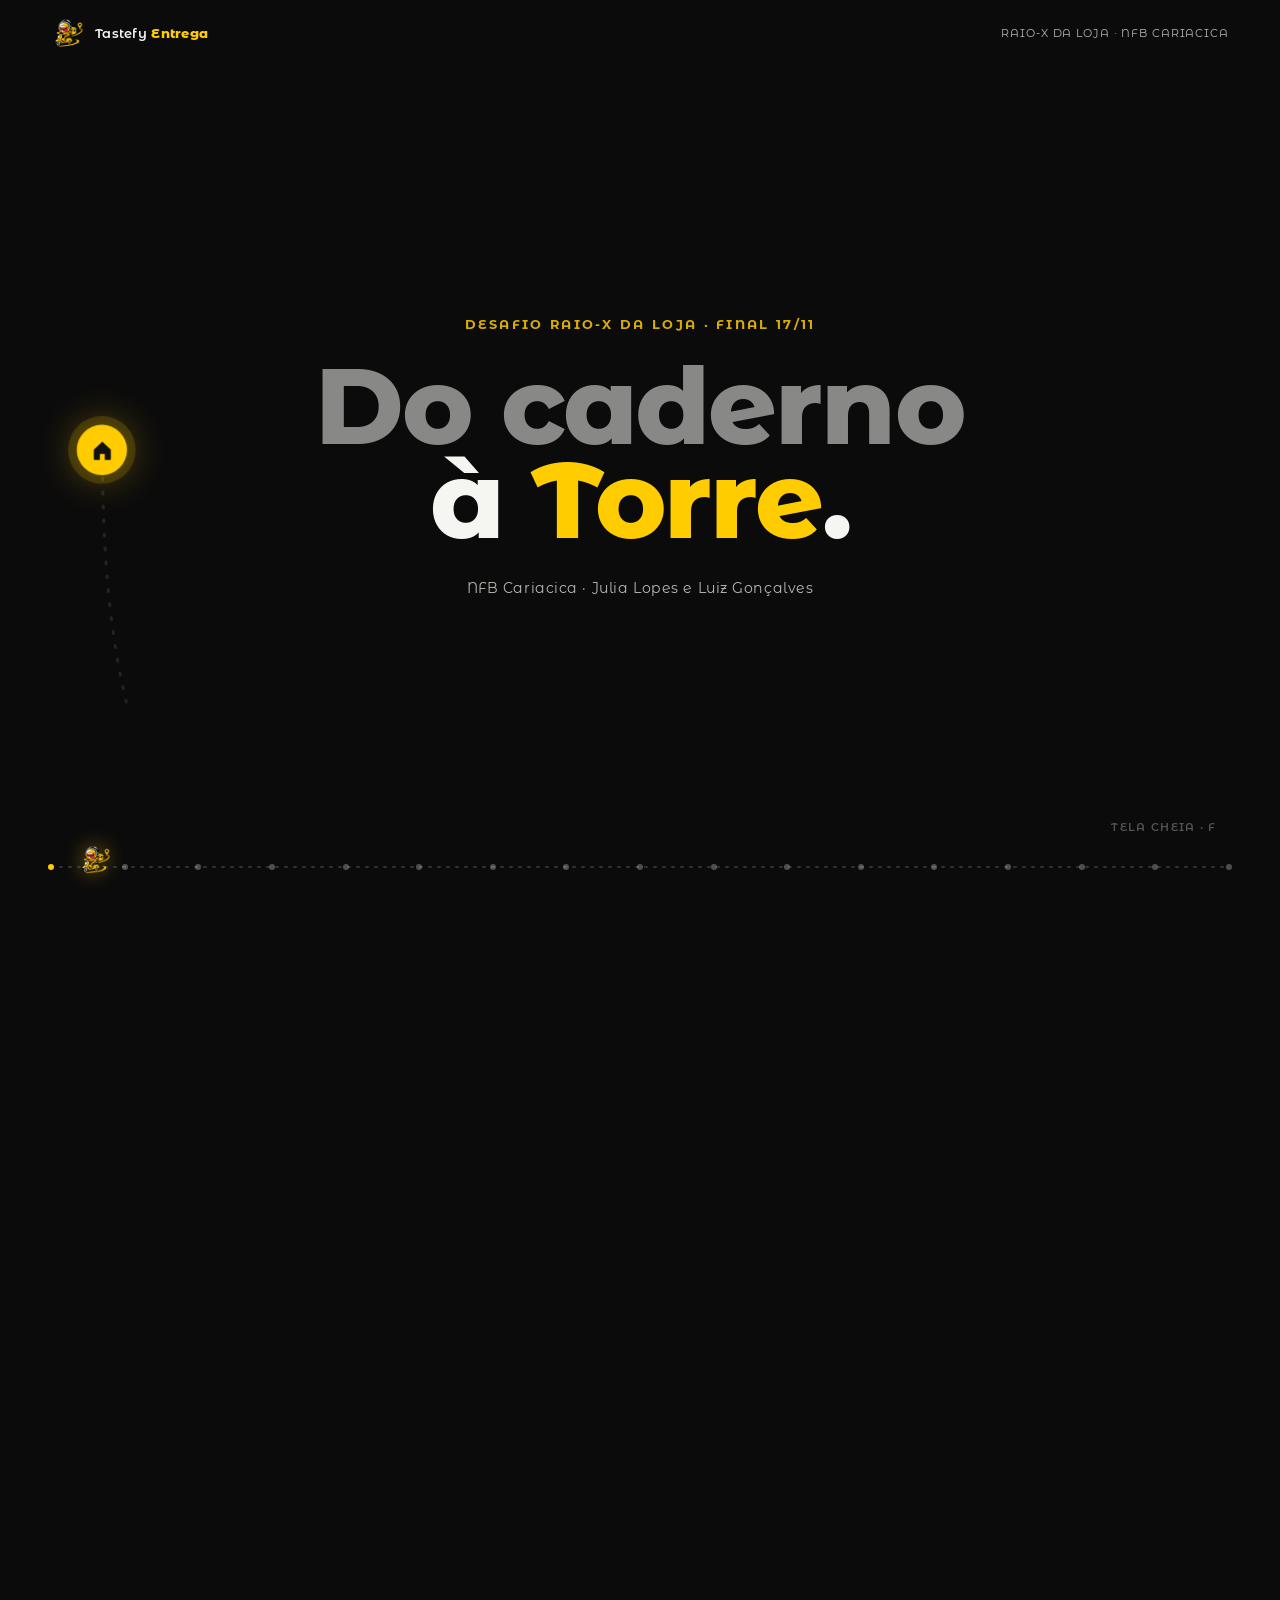
==== commit 5c1d7e3a: "Publica site tastefy-entrega Co-Authored-By: Claude Opus 5.5 <noreply@anthropic.com>" ====
--- a/index.html
+++ b/index.html
@@ -115,7 +115,7 @@
   <!-- 8 · vídeo -->
   <section class="cena" data-cena="video">
     <div class="video-moldura">
-      <video id="video" src="assets/video/tastefy-entrega-1min.mp4?v=4" preload="auto" playsinline></video>
+      <video id="video" src="assets/video/tastefy-entrega-1min.mp4?v=4" preload="auto" playsinline controls controlslist="nodownload noremoteplayback noplaybackrate" disablepictureinpicture></video>
       <div class="video-reserva">
         <img class="vr-torre" src="assets/img/torre.webp" alt="Torre de controle no Tastefy One">
         <img class="vr-cel" src="assets/img/celular.webp" alt="App do motoboy">
--- a/css/site.css
+++ b/css/site.css
@@ -306,3 +306,6 @@
 /* logo andando na trilha de baixo */
 #moto i{display:none}
 #moto img{position:absolute;width:clamp(34px,2.6vw,46px);height:auto;left:0;top:0;transform:translate(-50%,-72%);filter:drop-shadow(0 0 10px rgba(255,204,0,.45))}
+
+/* controles do vídeo: pausar e arrastar a barra (17/11) */
+.video-moldura{pointer-events:auto}
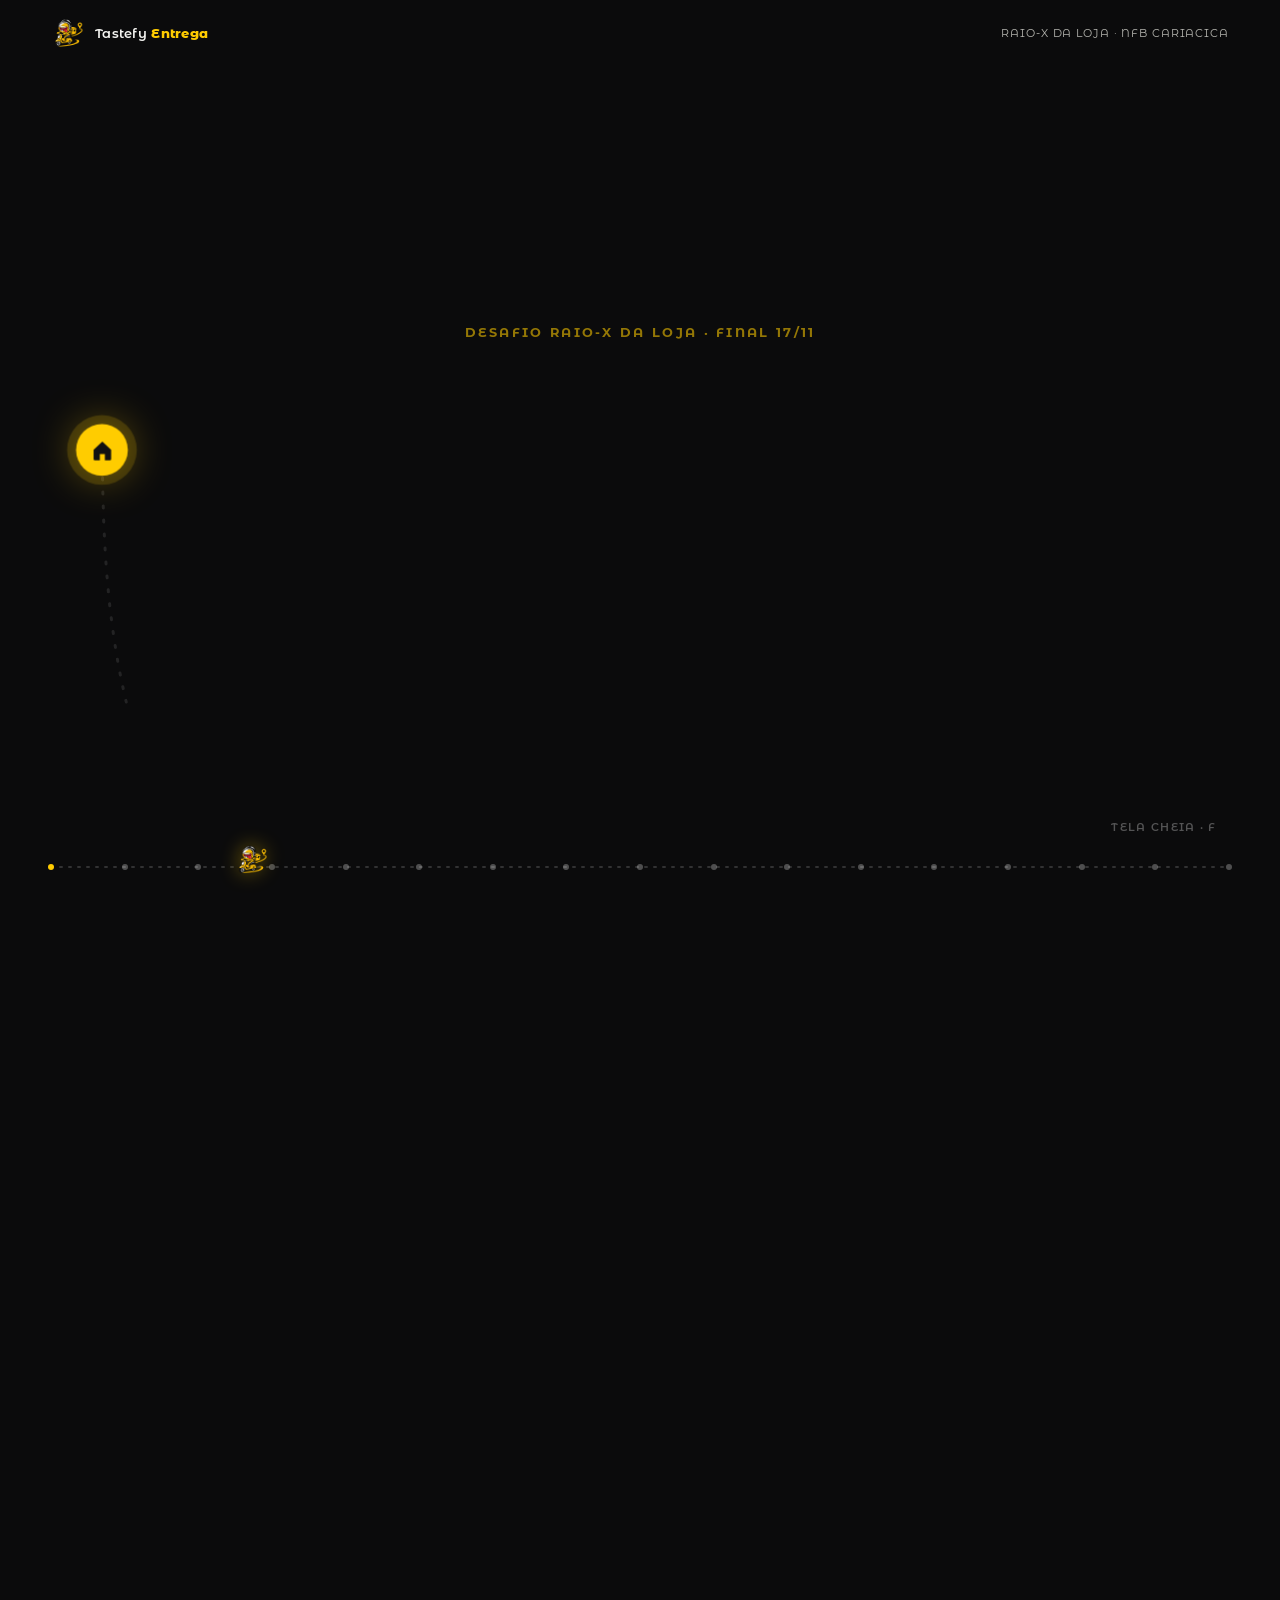
==== commit 133417a6: "Publica site tastefy-entrega Co-Authored-By: Claude Opus 5.5 <noreply@anthropic.com>" ====
--- a/index.html
+++ b/index.html
@@ -158,9 +158,9 @@
     <div class="nums">
       <div class="n"><b class="num"><span data-ate="307">307</span></b><span>entregas concluídas<br>no app em 5 dias</span></div>
       <div class="n"><b class="num"><span data-ate="22">22</span> s</b><span>para o motoboy<br>aceitar a entrega</span></div>
-      <div class="n"><b class="num"><span data-ate="80">80</span>%</b><span>com o código do iFood<br>confirmado no app</span></div>
-    </div>
-    <p class="fonte">Tastefy One · 12/11 10h42 a 16/11 13h · 6 motoboys · aceite em mediana · 247 de 307 com código</p>
+      <div class="n"><b class="num"><span data-ate="6">6</span></b><span>motoboys conectados<br>pelo app no celular</span></div>
+    </div>
+    <p class="fonte">Tastefy One · 12/11 10h42 a 16/11 13h · aceite em mediana</p>
   </section>
 
   <!-- 12 · antes e depois: o caderno virou histórico -->
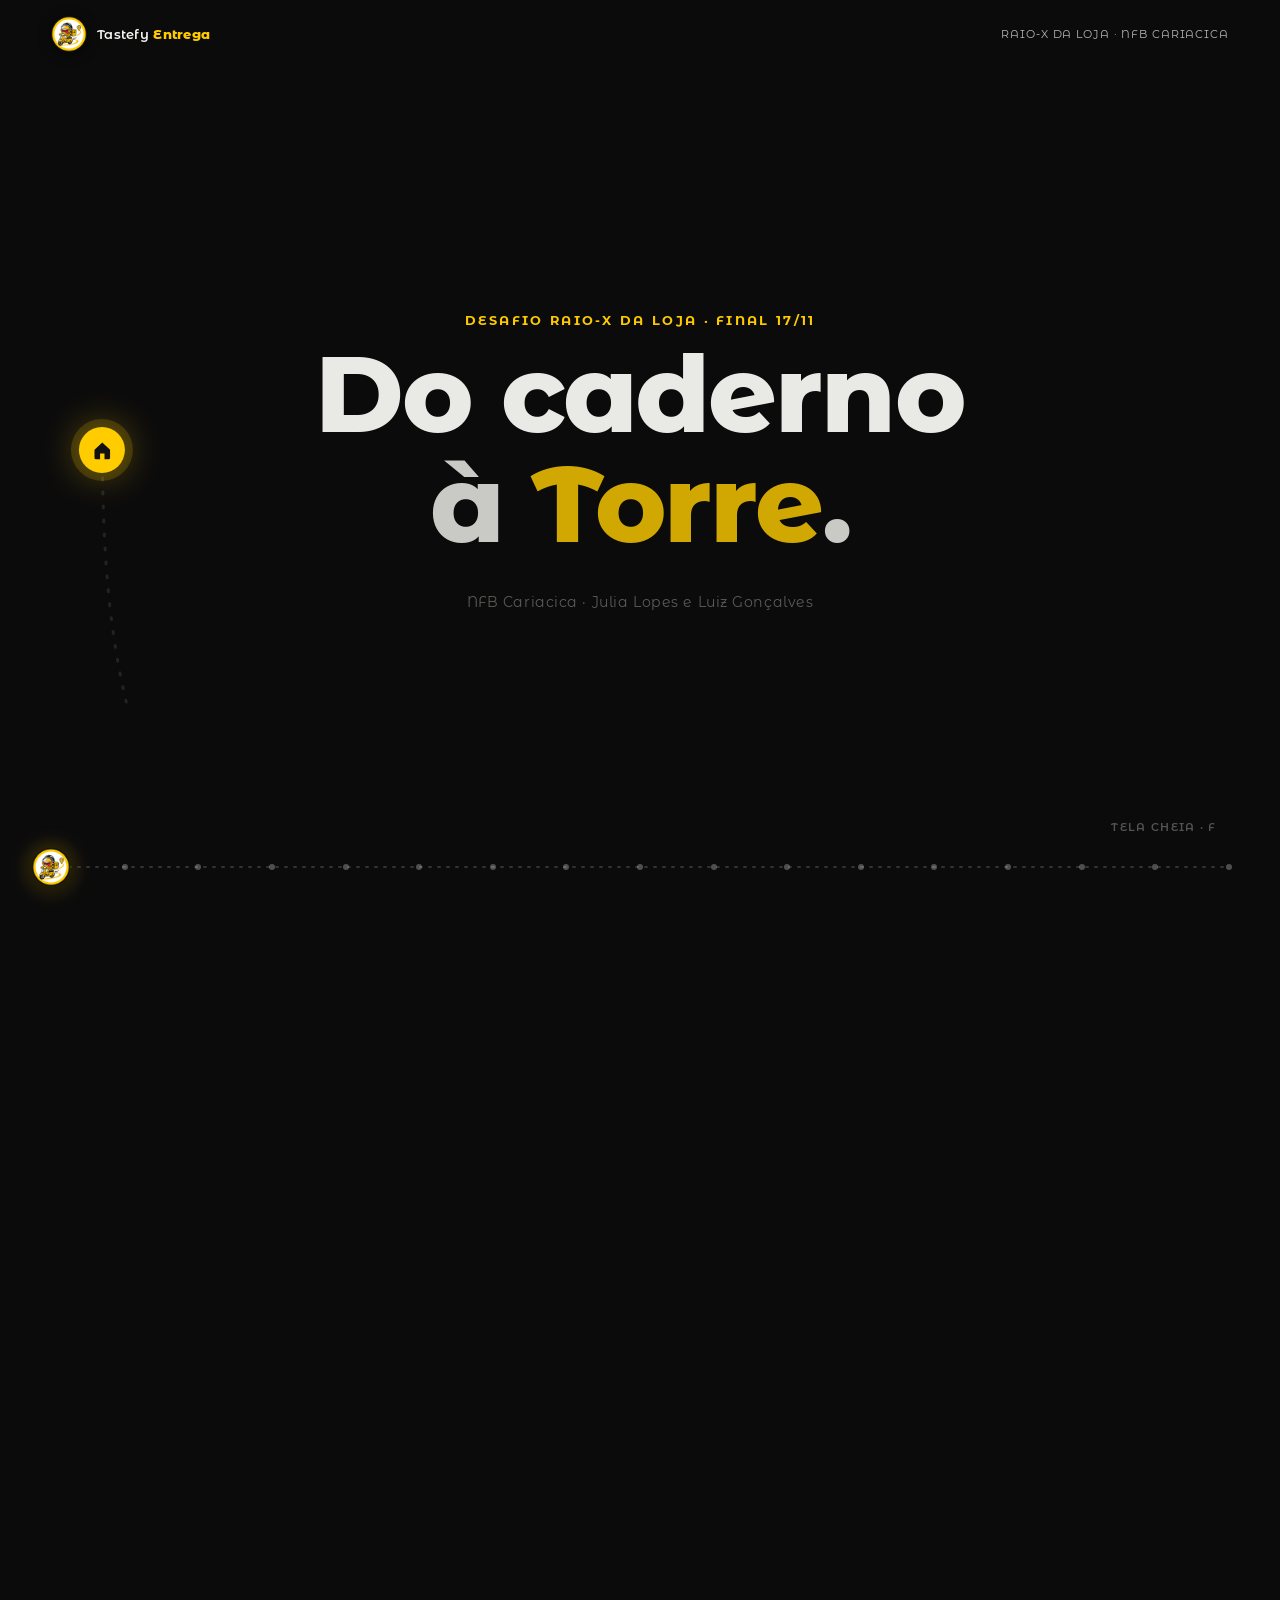
==== commit 230d6784: "Publica site tastefy-entrega Co-Authored-By: Claude Opus 5.5 <noreply@anthropic.com>" ====
--- a/index.html
+++ b/index.html
@@ -4,7 +4,7 @@
 <meta charset="utf-8">
 <meta name="viewport" content="width=device-width, initial-scale=1">
 <title>Tastefy Entrega · Raio-X da Loja</title>
-<link rel="icon" href="assets/img/logo-entrega-128.png">
+<link rel="icon" href="assets/img/logo-selo-192.png">
 <link rel="stylesheet" href="assets/fonts/fonts.css">
 <link rel="stylesheet" href="css/site.css">
 </head>
@@ -19,7 +19,7 @@
 <!-- HUD -->
 <header class="hud">
   <div class="hud-marca">
-    <img class="marca-img" src="assets/img/logo-entrega.webp" alt="" width="40" height="40">
+    <img class="marca-img" src="assets/img/logo-selo-192.png" alt="" width="44" height="44">
     <span>Tastefy <b>Entrega</b></span>
   </div>
   <div class="hud-cap"><span id="hudCap">Raio-X da Loja · NFB Cariacica</span></div>
@@ -29,7 +29,7 @@
 <div class="estrada" aria-hidden="true">
   <svg id="estradaSvg" preserveAspectRatio="none"><line id="estradaLinha" x1="0" y1="10" x2="100%" y2="10"/></svg>
   <div id="estradaPontos"></div>
-  <div id="moto"><img src="assets/img/logo-entrega.webp" alt=""></div>
+  <div id="moto"><img src="assets/img/logo-selo-192.png" alt=""></div>
 </div>
 
 <!-- cortina em forma de rota (troca de capítulo) -->
--- a/css/site.css
+++ b/css/site.css
@@ -309,3 +309,7 @@
 
 /* controles do vídeo: pausar e arrastar a barra (17/11) */
 .video-moldura{pointer-events:auto}
+
+/* selo da logo em tamanho pequeno: branco com anel amarelo, legível no fundo preto (17/11) */
+.hud-marca .marca-img{width:clamp(36px,2.6vw,46px);height:auto;margin:-6px 0;filter:drop-shadow(0 2px 6px rgba(0,0,0,.5))}
+#moto img{width:clamp(38px,2.8vw,50px);transform:translate(-50%,-50%);filter:drop-shadow(0 3px 8px rgba(0,0,0,.6)) drop-shadow(0 0 10px rgba(255,204,0,.35))}
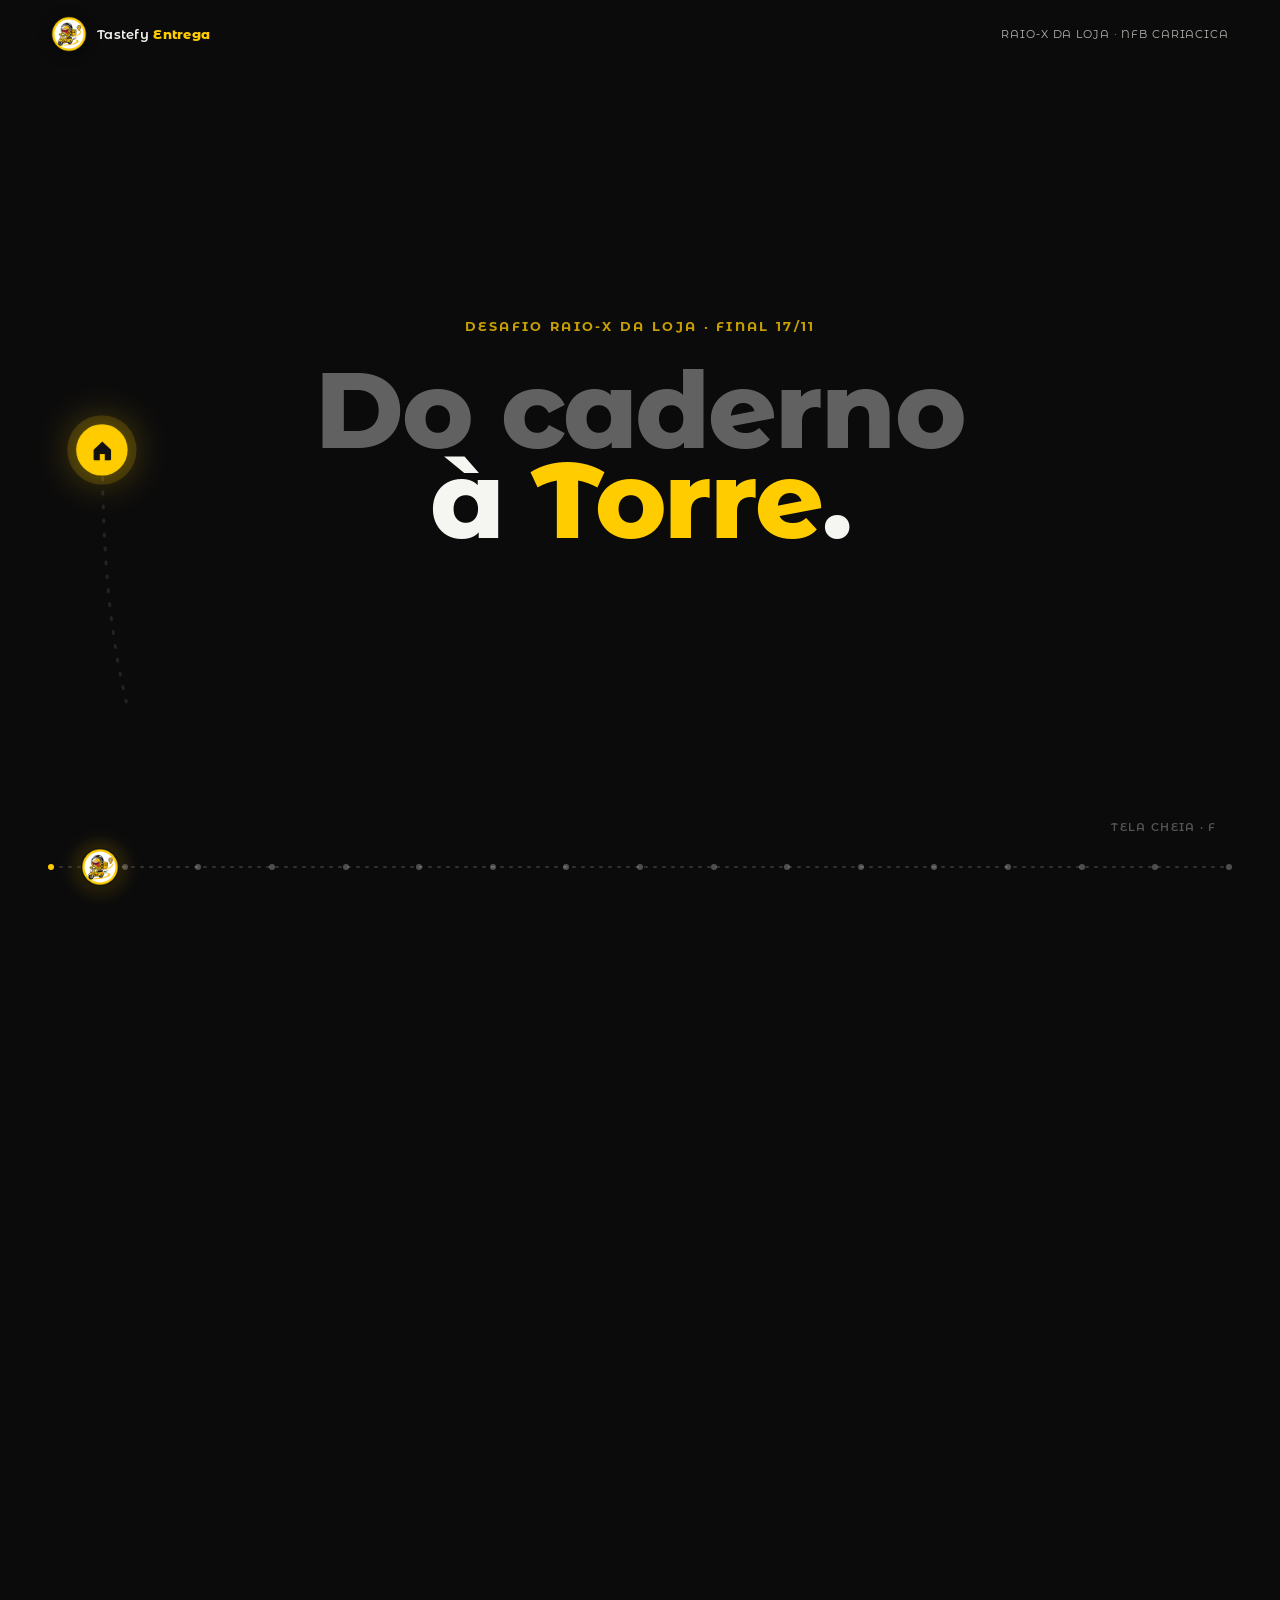
==== commit 00910f58: "Publica site tastefy-entrega Co-Authored-By: Claude Opus 5.5 <noreply@anthropic.com>" ====
--- a/index.html
+++ b/index.html
@@ -195,10 +195,16 @@
   <section class="cena" data-cena="mais">
     <p class="mais-1">Ah, e mais uma coisa.</p>
     <div class="mais-2">
-      <p class="m-num"><b class="num amarelo">88</b></p>
-      <p class="m">comandos para uma IA,</p>
-      <p class="m">nos 10 dias do desafio.</p>
-      <p class="mm">Do Gonçalves, da Tecnologia.</p>
+      <p class="m-tit">Não é teste. <em>É todo dia.</em></p>
+      <div class="barras-dia" aria-label="Entregas por dia pela Tastefy Entrega na NFB Cariacica">
+        <div class="bd"><b class="num" data-ate="41">41</b><i></i><span>qui<br>12/11</span></div>
+        <div class="bd"><b class="num" data-ate="62">62</b><i></i><span>sex<br>13/11</span></div>
+        <div class="bd"><b class="num" data-ate="90">90</b><i></i><span>sáb<br>14/11</span></div>
+        <div class="bd"><b class="num" data-ate="101">101</b><i></i><span>dom<br>15/11</span></div>
+        <div class="bd"><b class="num" data-ate="71">71</b><i></i><span>seg<br>16/11</span></div>
+      </div>
+      <p class="mm">Entregas por dia pela Tastefy Entrega na NFB Cariacica, desde o primeiro dia.</p>
+      <p class="m-ia">E foi tudo feito em 10 dias, com IA, dentro do Tastefy One.</p>
     </div>
   </section>
 
--- a/css/site.css
+++ b/css/site.css
@@ -313,3 +313,22 @@
 /* selo da logo em tamanho pequeno: branco com anel amarelo, legível no fundo preto (17/11) */
 .hud-marca .marca-img{width:clamp(36px,2.6vw,46px);height:auto;margin:-6px 0;filter:drop-shadow(0 2px 6px rgba(0,0,0,.5))}
 #moto img{width:clamp(38px,2.8vw,50px);transform:translate(-50%,-50%);filter:drop-shadow(0 3px 8px rgba(0,0,0,.6)) drop-shadow(0 0 10px rgba(255,204,0,.35))}
+
+/* "mais uma coisa": não é teste, é todo dia (entregas reais por dia, banco do One, 17/11) */
+.mais-2{gap:clamp(8px,1.8vh,20px)}
+.m-tit{font-size:clamp(34px,4.6vw,86px);font-weight:900;letter-spacing:-.02em;line-height:1.05}
+.m-tit em{font-style:normal;color:var(--amarelo)}
+.barras-dia{display:flex;align-items:flex-end;justify-content:center;gap:clamp(14px,2.6vw,48px);height:min(34vh,330px);margin:clamp(6px,1.5vh,18px) 0}
+.bd{display:grid;grid-template-rows:auto 1fr auto;justify-items:center;align-items:end;height:100%;width:clamp(56px,7vw,120px);gap:8px}
+.bd b{font-size:clamp(22px,2.6vw,46px);font-weight:900;color:var(--amarelo);line-height:1}
+.bd i{display:block;width:100%;height:calc(var(--h) * 100%);border-radius:12px 12px 4px 4px;background:linear-gradient(180deg,#FFD84D,#FFCC00 40%,#E0A800);box-shadow:0 0 30px rgba(255,204,0,.25)}
+.bd span{font-size:clamp(12px,1vw,17px);color:var(--apoio);text-align:center;line-height:1.25;text-transform:uppercase;letter-spacing:.06em}
+.m-ia{font-size:clamp(14px,1.25vw,21px);color:var(--branco);font-weight:600;opacity:.85}
+@media (max-width:760px){.barras-dia{height:26vh;gap:10px}.bd{width:48px}.bd b{font-size:18px}}
+
+/* barras: altura no CSS (o reset de estilo do motor apagava o style inline) */
+.barras-dia{--bmax:min(26vh,250px);height:auto;align-items:flex-end}
+.bd{display:flex;flex-direction:column;justify-content:flex-end;align-items:center;height:auto;gap:8px}
+.bd i{flex:none}
+.bd:nth-child(1) i{height:calc(var(--bmax) * 0.406)}.bd:nth-child(2) i{height:calc(var(--bmax) * 0.614)}.bd:nth-child(3) i{height:calc(var(--bmax) * 0.891)}.bd:nth-child(4) i{height:calc(var(--bmax) * 1.000)}.bd:nth-child(5) i{height:calc(var(--bmax) * 0.703)}
+@media (max-width:760px){.barras-dia{--bmax:20vh}}
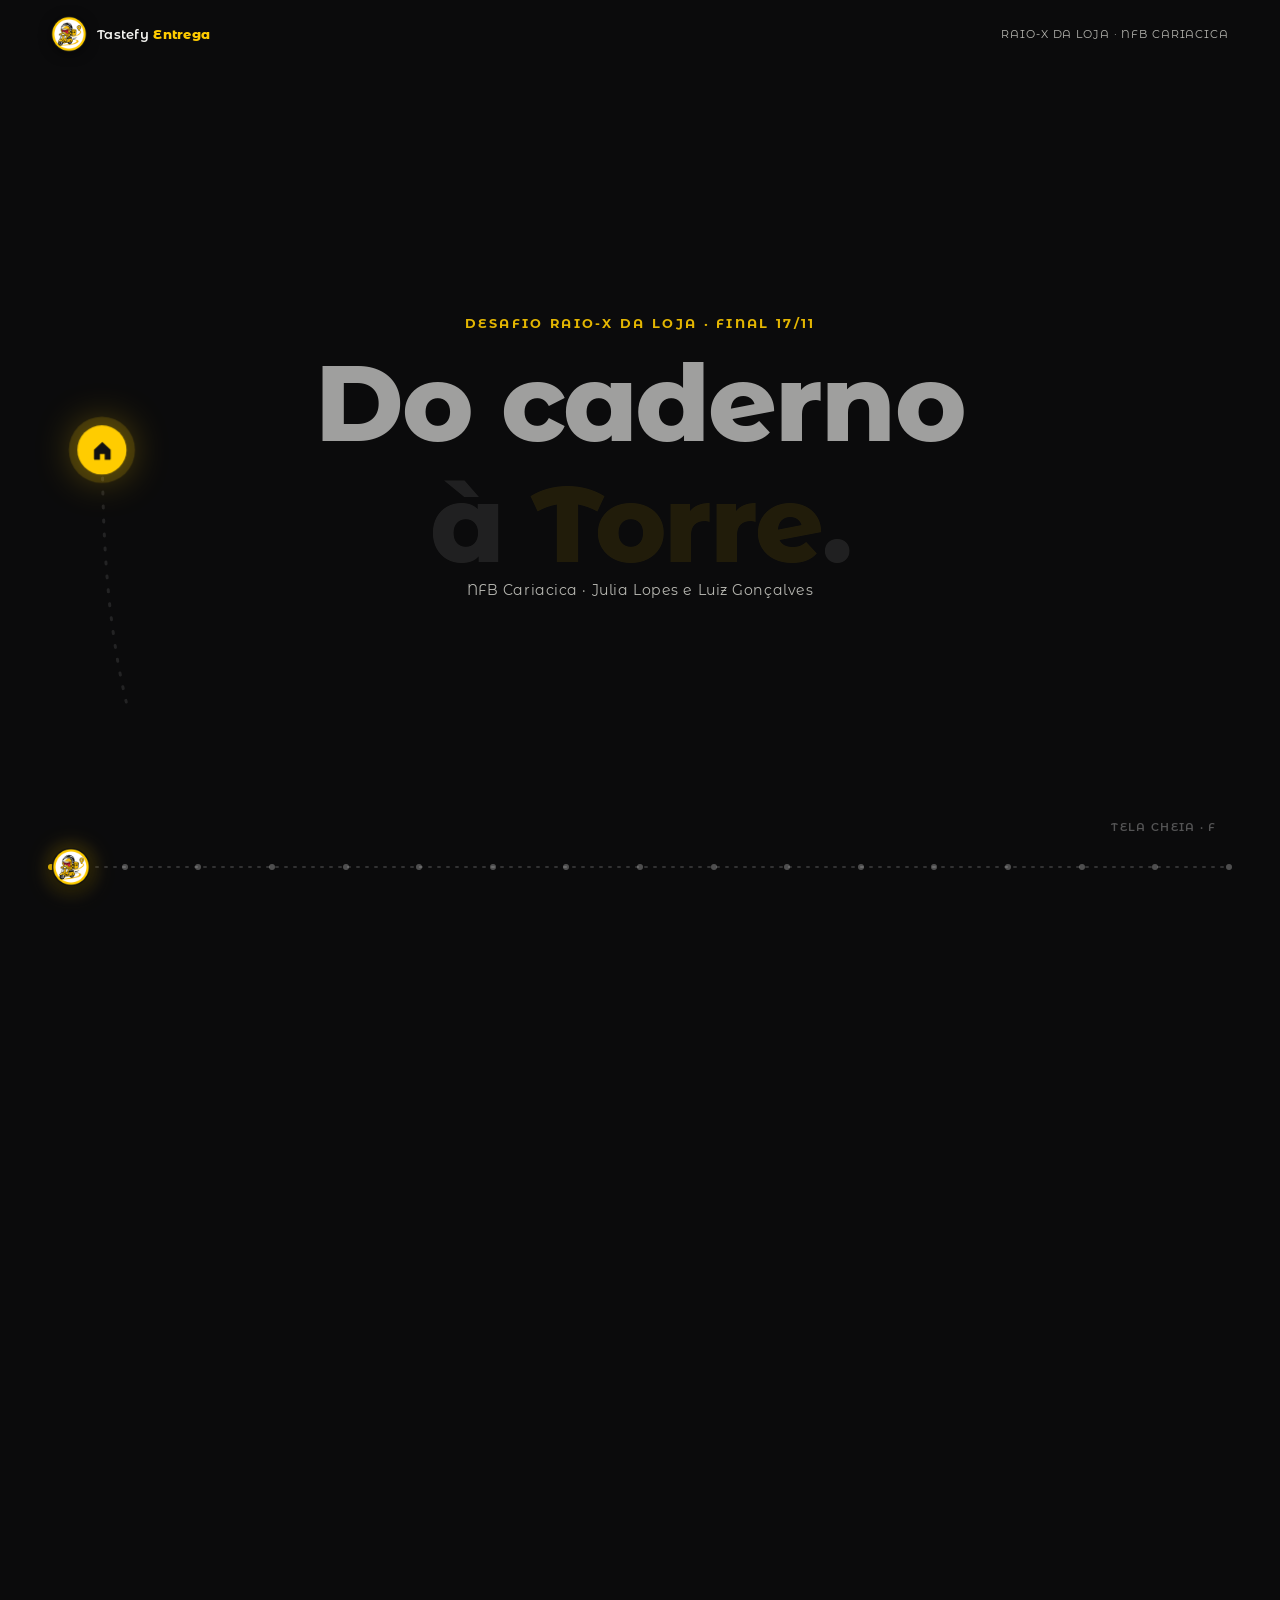
==== commit 4975d731: "Publica site tastefy-entrega Co-Authored-By: Claude Opus 5.5 <noreply@anthropic.com>" ====
--- a/index.html
+++ b/index.html
@@ -156,11 +156,11 @@
   <section class="cena" data-cena="numeros">
     <p class="kicker centro">O teste · na operação real desde 12/11</p>
     <div class="nums">
-      <div class="n"><b class="num"><span data-ate="307">307</span></b><span>entregas concluídas<br>no app em 5 dias</span></div>
+      <div class="n"><b class="num"><span data-ate="365">365</span></b><span>entregas concluídas<br>no app de 12 a 16/11</span></div>
       <div class="n"><b class="num"><span data-ate="22">22</span> s</b><span>para o motoboy<br>aceitar a entrega</span></div>
       <div class="n"><b class="num"><span data-ate="6">6</span></b><span>motoboys conectados<br>pelo app no celular</span></div>
     </div>
-    <p class="fonte">Tastefy One · 12/11 10h42 a 16/11 13h · aceite em mediana</p>
+    <p class="fonte">Tastefy One · NFB Cariacica · 12 a 16/11 · aceite em mediana</p>
   </section>
 
   <!-- 12 · antes e depois: o caderno virou histórico -->
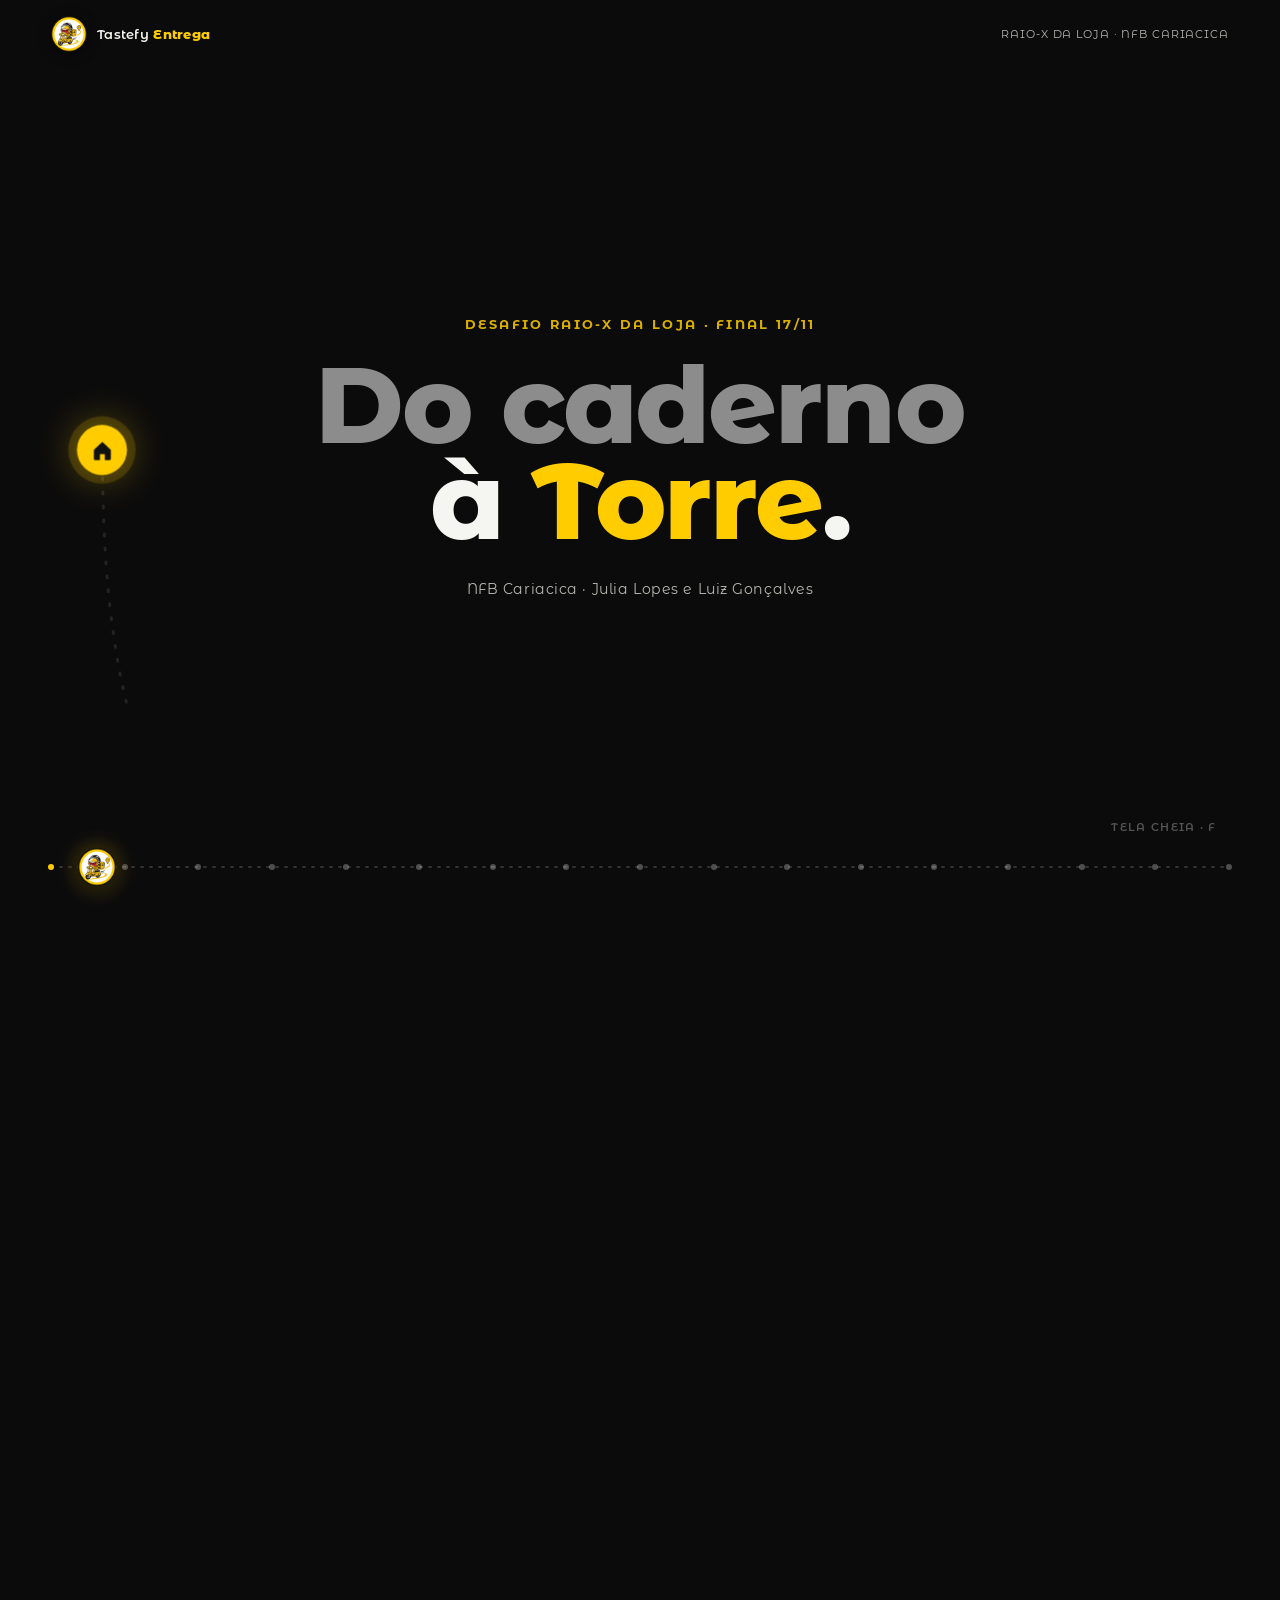
==== commit 010abce2: "Publica site tastefy-entrega Co-Authored-By: Claude Opus 5.5 <noreply@anthropic.com>" ====
--- a/index.html
+++ b/index.html
@@ -115,7 +115,7 @@
   <!-- 8 · vídeo -->
   <section class="cena" data-cena="video">
     <div class="video-moldura">
-      <video id="video" src="assets/video/tastefy-entrega-1min.mp4?v=4" preload="auto" playsinline controls controlslist="nodownload noremoteplayback noplaybackrate" disablepictureinpicture></video>
+      <video id="video" src="assets/video/tastefy-entrega-1min.mp4?v=5" preload="auto" playsinline controls controlslist="nodownload noremoteplayback noplaybackrate" disablepictureinpicture></video>
       <div class="video-reserva">
         <img class="vr-torre" src="assets/img/torre.webp" alt="Torre de controle no Tastefy One">
         <img class="vr-cel" src="assets/img/celular.webp" alt="App do motoboy">
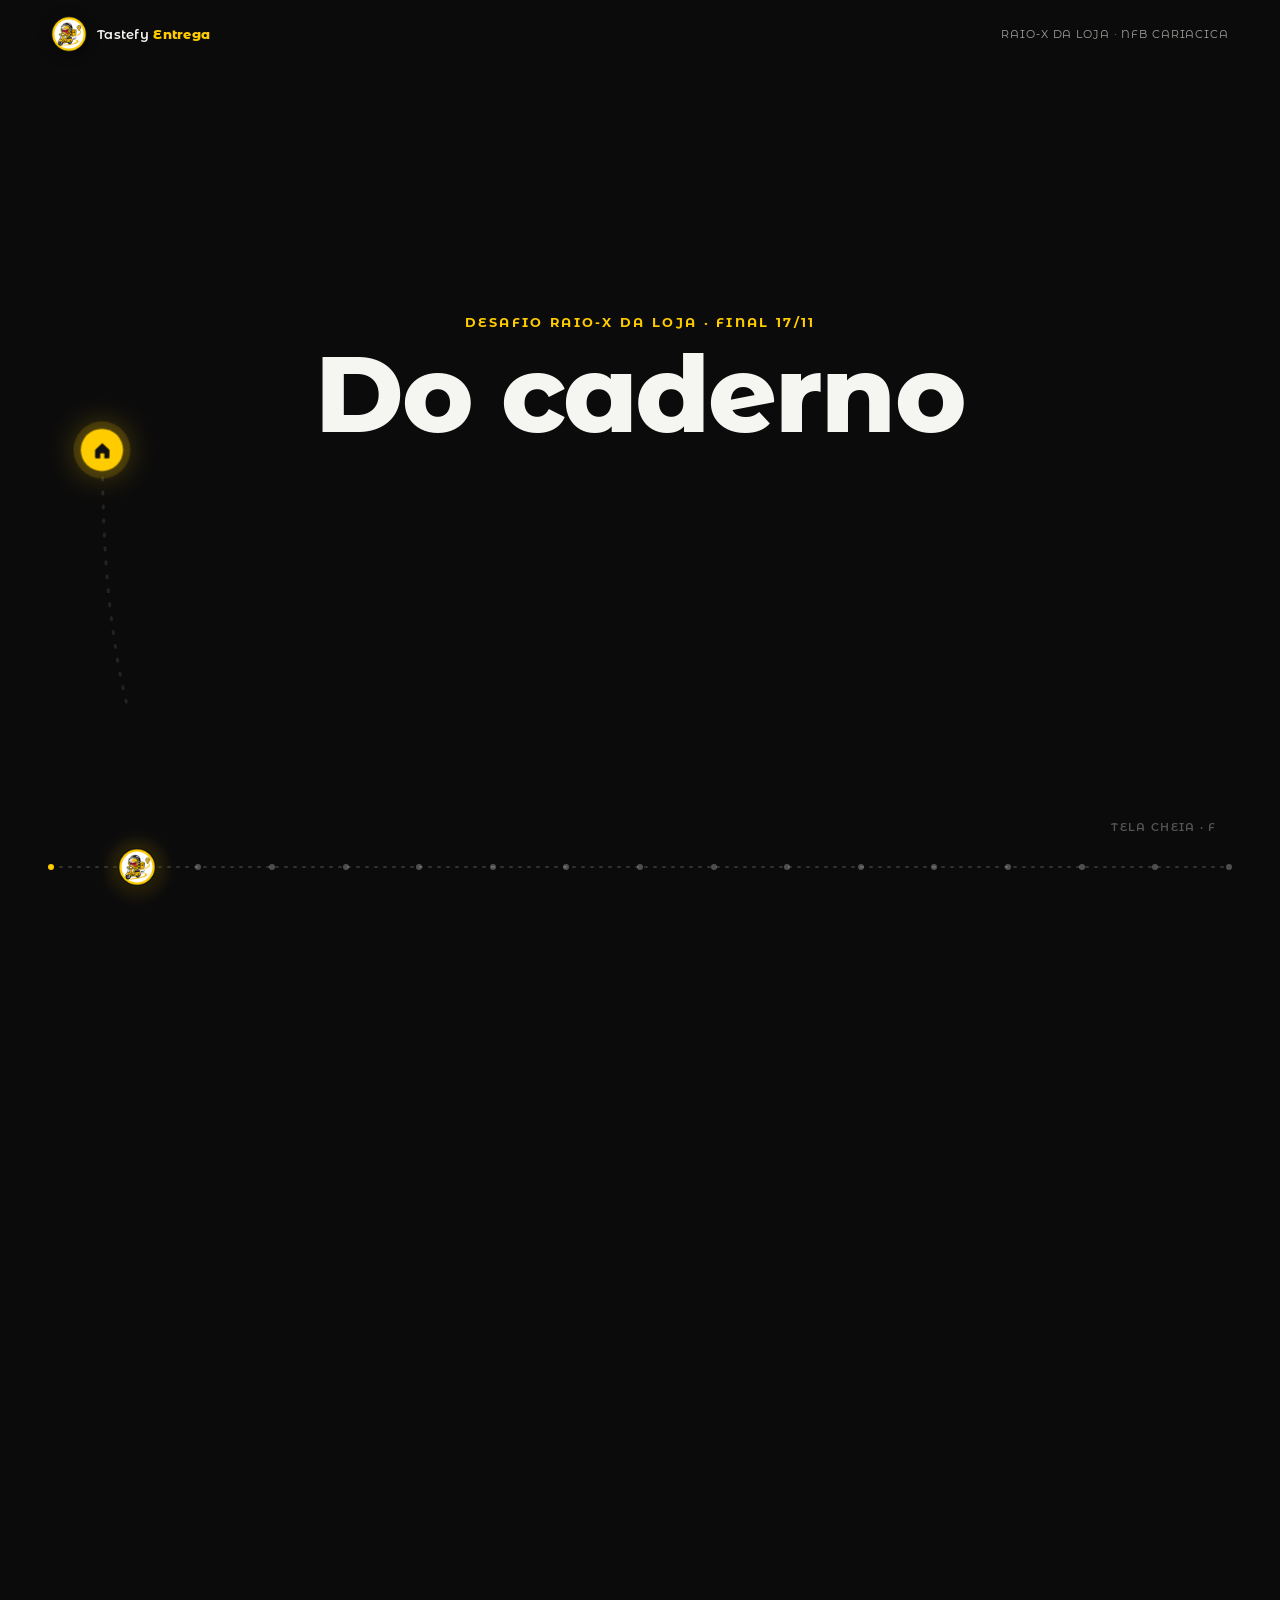
==== commit 68e668e5: "Publica site tastefy-entrega Co-Authored-By: Claude Opus 5.5 <noreply@anthropic.com>" ====
--- a/index.html
+++ b/index.html
@@ -156,7 +156,6 @@
   <section class="cena" data-cena="numeros">
     <p class="kicker centro">O teste · na operação real desde 12/11</p>
     <div class="nums">
-      <div class="n"><b class="num"><span data-ate="365">365</span></b><span>entregas concluídas<br>no app de 12 a 16/11</span></div>
       <div class="n"><b class="num"><span data-ate="22">22</span> s</b><span>para o motoboy<br>aceitar a entrega</span></div>
       <div class="n"><b class="num"><span data-ate="6">6</span></b><span>motoboys conectados<br>pelo app no celular</span></div>
     </div>
--- a/css/site.css
+++ b/css/site.css
@@ -332,3 +332,6 @@
 .bd i{flex:none}
 .bd:nth-child(1) i{height:calc(var(--bmax) * 0.406)}.bd:nth-child(2) i{height:calc(var(--bmax) * 0.614)}.bd:nth-child(3) i{height:calc(var(--bmax) * 0.891)}.bd:nth-child(4) i{height:calc(var(--bmax) * 1.000)}.bd:nth-child(5) i{height:calc(var(--bmax) * 0.703)}
 @media (max-width:760px){.barras-dia{--bmax:20vh}}
+
+/* números: só 22 s e 6 motoboys; o total de entregas fica nas barras do final (17/11) */
+.nums{grid-template-columns:repeat(2,minmax(0,1fr));max-width:1200px;margin:0 auto;width:100%}
